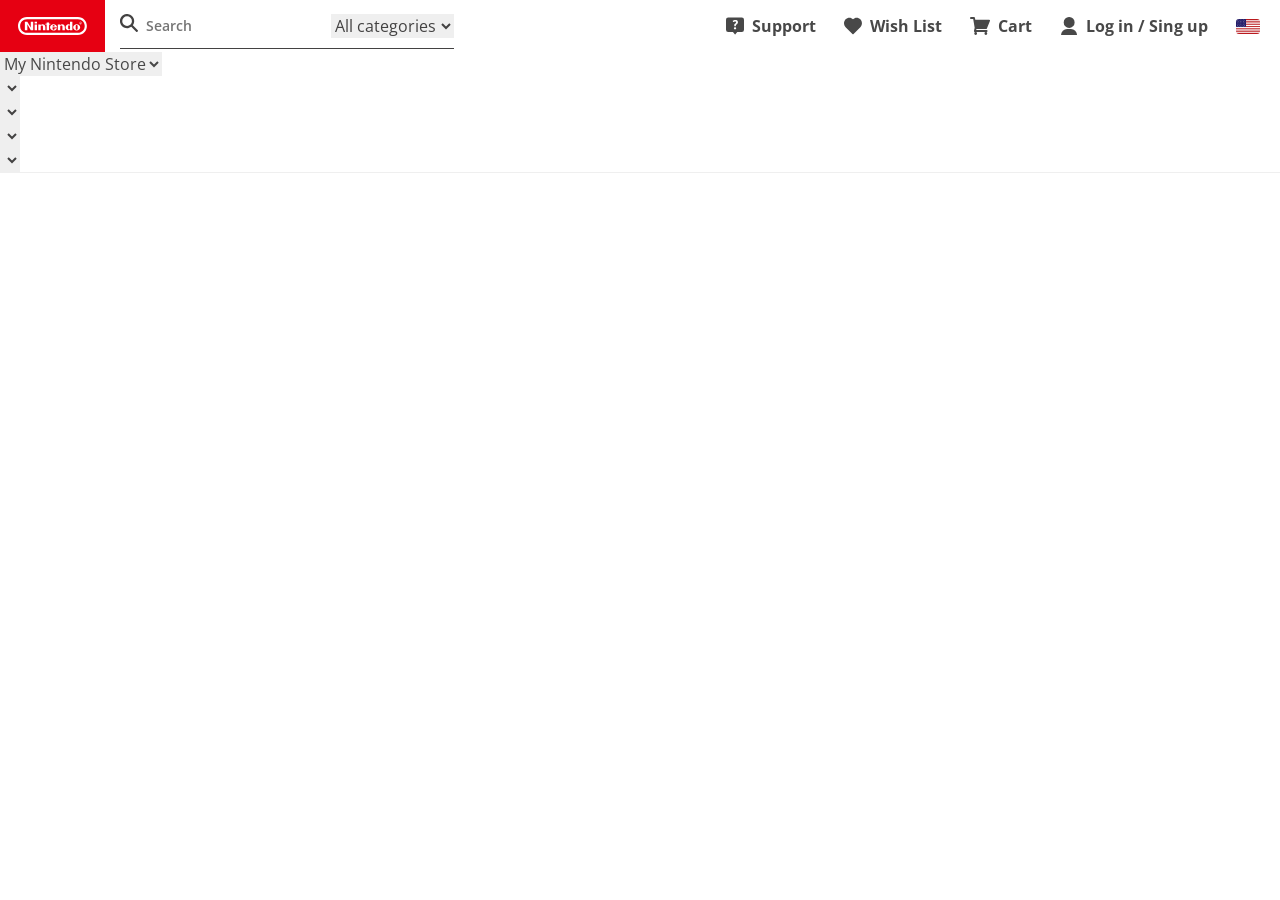
==== Nintendo - Game Info Page/index.html @ aa65e142 "." ====
<!DOCTYPE html>
<html lang="pt-br">

<head>
    <meta charset="UTF-8">
    <meta name="viewport" content="width=device-width, initial-scale=1.0">
    <title>Nintendo Page</title>
    <link rel="stylesheet" href="style.css">
</head>

<body>
    <header>
        <div class="left-side">
            <div class="logo-nintendo"><img src="src/icons/nintendo-logo.svg" alt=""></div>
            <div class="search-camp">
                <form>
                    <label for="search-wrapper"><svg data-name="Magnifying glass" xmlns="http://www.w3.org/2000/svg"
                            viewBox="0 0 32 32" class="sc-1r59ztq-1 dBwAvC" width="18" role="presentation" alt=""
                            data-testid="MagnifyingGlassIcon" size="18" color="#434242">
                            <path
                                d="M31.564 28.745l-8.73-8.73a12.66 12.66 0 1 0-2.804 2.834l8.715 8.715a1.5 1.5 0 0 0 2.114 0l.705-.705a1.5 1.5 0 0 0 0-2.114zm-18.966-7.433A8.611 8.611 0 1 1 21.21 12.7a8.62 8.62 0 0 1-8.612 8.612z"
                                fill="currentColor"></path>
                        </svg></label>
                    <input placeholder="Search" type="search" id="search-wrapper">
                    <select id="categories">
                        <option value="All caregories">All categories</option>
                        <option value="">Games</option>
                        <option value="">Hardware</option>
                        <option value="">Machandise</option>
                        <option value="">New & Events</option>
                        <option value="">Support</option>
                    </select>
                </form>
            </div>
        </div>
        <nav class="right-side">
            <ul>
                <li>
                    <a href="#" class="color" target="_blank"><svg xmlns="http://www.w3.org/2000/svg"
                            viewBox="0 0 32 32" width="18" role="presentation" alt="" data-testid="SupportIcon"
                            size="18" color="#">
                            <path
                                d="M28.126.862H3.876A3.904 3.904 0 0 0 0 4.757v17.838a3.905 3.905 0 0 0 3.875 3.896h8.375c.125 0 .125 0 .125.125l3.626 4.397a.122.122 0 0 0 .125.125c.125 0 .125 0 .25-.125L20 26.616a.122.122 0 0 1 .124-.125h8.001A3.904 3.904 0 0 0 32 22.595V4.757A3.903 3.903 0 0 0 28.126.862zM17.954 20.91a2.018 2.018 0 0 1-.438.64 2.062 2.062 0 0 1-1.446.58 2.092 2.092 0 0 1-.802-.154 1.944 1.944 0 0 1-.652-.43 1.98 1.98 0 0 1-.427-.642 2.119 2.119 0 0 1-.001-1.59 1.97 1.97 0 0 1 .43-.65 2.055 2.055 0 0 1 .643-.432 2.078 2.078 0 0 1 1.613 0 2.152 2.152 0 0 1 .64.428l.002.001a2.045 2.045 0 0 1 .438 2.25zm2.964-10.055a4.505 4.505 0 0 1-.662 1.159 5.04 5.04 0 0 1-.861.844l-.822.622a6.01 6.01 0 0 0-.626.538.766.766 0 0 0-.231.426l-.303 1.923h-2.517l-.222-2.13a1.824 1.824 0 0 1 .193-1.127 3.152 3.152 0 0 1 .648-.812 7.965 7.965 0 0 1 .838-.658 6.94 6.94 0 0 0 .782-.626 3.116 3.116 0 0 0 .574-.716 1.726 1.726 0 0 0 .208-.873 1.287 1.287 0 0 0-.112-.55 1.213 1.213 0 0 0-.318-.414 1.482 1.482 0 0 0-.506-.275 2.946 2.946 0 0 0-1.628.018 3.595 3.595 0 0 0-.666.277 8.824 8.824 0 0 0-.49.294.966.966 0 0 1-1.483-.33l-.872-1.378.24-.212a8 8 0 0 1 .86-.657 6.234 6.234 0 0 1 1.023-.55 6.4 6.4 0 0 1 1.192-.37 6.63 6.63 0 0 1 3.248.15 4.301 4.301 0 0 1 1.475.826 3.736 3.736 0 0 1 .966 1.314 4.161 4.161 0 0 1 .34 1.703 4.304 4.304 0 0 1-.268 1.584z"
                                fill="currentColor" fill-rule="evenodd"></path>
                        </svg>
                        <h4>Support</h4>
                    </a>
                </li>
                <li>
                    <a class="color" href="">
                        <svg xmlns="http://www.w3.org/2000/svg" viewBox="0 0 32 32" width="18" role="presentation"
                            alt="" data-testid="HeartIcon" size="18" color="#">
                            <path
                                d="M22.3 1.3c-2.3 0-4.5 1-6.3 2.8-1.7-1.8-3.9-2.8-6.3-2.8C4.4 1.3 0 5.7 0 11.2c0 2.6 1.2 5.1 3.3 7.3L15 30.2c.3.3.6.4 1 .4.3 0 .7-.1 1-.4l11.6-11.6c1.5-1.8 3.3-4.3 3.3-7.5.1-5.4-4.3-9.8-9.6-9.8z"
                                fill-rule="evenodd" clip-rule="evenodd" fill="currentColor"></path>
                        </svg>
                        <h4>Wish List</h4>
                    </a>
                </li>
                <li>
                    <a class="color" href="">
                        <svg data-name="Shopping cart" xmlns="http://www.w3.org/2000/svg" viewBox="0 0 32 32" width="20"
                            role="presentation" alt="" data-testid="ShoppingCartIcon" size="20" color="#">
                            <path fill="currentColor"
                                d="M23.12 28.073a2.248 2.248 0 1 0 2.25-2.326h-.005a2.288 2.288 0 0 0-2.245 2.326zm2.397-7.29a1.728 1.728 0 0 0 1.498-.982l4.844-11.686a1.544 1.544 0 0 0-.15-1.551 1.593 1.593 0 0 0-1.349-.673H8.44l-.55-2.895A1.494 1.494 0 0 0 6.393 1.6H1.598A1.606 1.606 0 0 0 0 3.255a1.548 1.548 0 0 0 1.598 1.654h3.496L7.49 18.973l-1.098 4.706a1.67 1.67 0 0 0 .25 1.395 1.529 1.529 0 0 0 1.198.673h18.675a1.656 1.656 0 0 0 0-3.31H9.937l.4-1.654zm-18.726 7.29a2.248 2.248 0 1 0 2.25-2.326h-.005a2.288 2.288 0 0 0-2.245 2.326z">
                            </path>
                        </svg>
                        <h4>Cart</h4>
                    </a>
                </li>
                <li>
                    <a class="color" href="#">
                        <svg xmlns="http://www.w3.org/2000/svg" viewBox="0 0 32 32" width="18" role="presentation"
                            alt="" data-testid="UserIcon" size="18" color="#">
                            <path
                                d="M16.22 19.41A9.71 9.71 0 1 1 26 9.7a9.74 9.74 0 0 1-9.8 9.71M1.84 32a10.88 10.88 0 0 1 10.94-10.74h6.57A10.88 10.88 0 0 1 30.29 32H1.84"
                                fill="currentColor"></path>
                        </svg>
                        <h4>Log in / Sing up</h4>
                    </a>
                </li>
                <img class="country-flag" src="src/images/bandeira-usa.png" alt="flag-usa">
            </ul>
        </nav>
        <nav class="options">
            <ul>
                <li>
                    <a href="#" >
                        <select class="color" name="" id="">
                            <img src="src/icons/cart-icon.svg" alt="">
                            <option value="">My Nintendo Store</option>
                        </select>
                    </a>
                </li>
                <li>
                    <a href="" class="color">
                        <select name="" id="">
                            <option value=""></option>
                        </select>
                    </a>
                </li>
                <li>
                    <a href="" class="color">
                        <select name="" id="">
                            <option value=""></option>
                        </select>
                    </a>
                </li>
                <li>
                    <a href="" class="color">
                        <select name="" id="">
                            <option value=""></option>
                        </select>
                    </a>
                </li>
                <li>
                    <a href="" class="color">
                        <select name="" id="">
                            <option value=""></option>
                        </select>
                    </a>
                </li>
            </ul>
        </nav>
    </header>
</body>

</html>
---- Nintendo - Game Info Page/style.css ----
@import url('https://fonts.googleapis.com/css2?family=Open+Sans:ital,wght@0,300..800;1,300..800&display=swap');


*{
    margin: 0;
    padding: 0;
    box-sizing: border-box;
}

:root{
    --color-primary: #e60012;
    --color-secondary: #0b2b6b;
    --color-bg: #d6f0fa;
    --color-grey: #efefef;
    --white: #fff;
    --color-grey-dark: #434242;
    --color-icon: #484848;

    font-size: 62.5%;
}

html, body, input, select{
    font: normal 1.6rem "Open Sans";
    color: #434242;
}

header{
    /* display: flex;
    justify-content: space-between;
    align-items: center; */
    display: grid;
    grid-template-areas: 
    "left right"
    "options options";
    border-bottom: 1px solid var(--color-grey);
}

.left-side{
    display: flex;
    align-items: center;
    grid-area: left;
}

.logo-nintendo{
    background-color: var(--color-primary);
    width: 10.5rem;
    height: 5.2rem;
    display: flex;
    justify-content: center;
    align-items: center;
    margin-right: 1.5rem;
}

.left-side .search-camp{
    border-bottom: 1px solid var(--color-grey-dark);
    padding: 1rem 0;
}

.left-side .search-camp form{
    display: flex;
    align-items: center;
    gap: .8rem;
}

.left-side .search-camp form input{
    border: none;
    font-size: 1.4rem;
    font-weight: 600;
}

select, option{
    border: none;
    outline: none;
}

.right-side{
    margin-left: auto;
    display: grid;
}

.right-side ul{
    display: flex;
    padding: 0 2.0rem;
    align-items: center;
    gap: 2.8rem;
    list-style: none;
}

.right-side ul li a{
    display: flex;
    align-items: center;
    gap: .8rem;
    text-decoration: none;
}
.color{
    color: var(--color-icon);
    transition: all 200ms ease-in-out 0s;
}

.color:hover{
    color: var(--color-primary);
}

.right-side ul img{
    width: 2.4rem;
    height: 1.5rem;
    border-radius: .3rem;
}

@supports (-webkit-appearance: none) and (stroke-color: transparent) {
    select {
      border: none;
      outline: none;
    }
  }
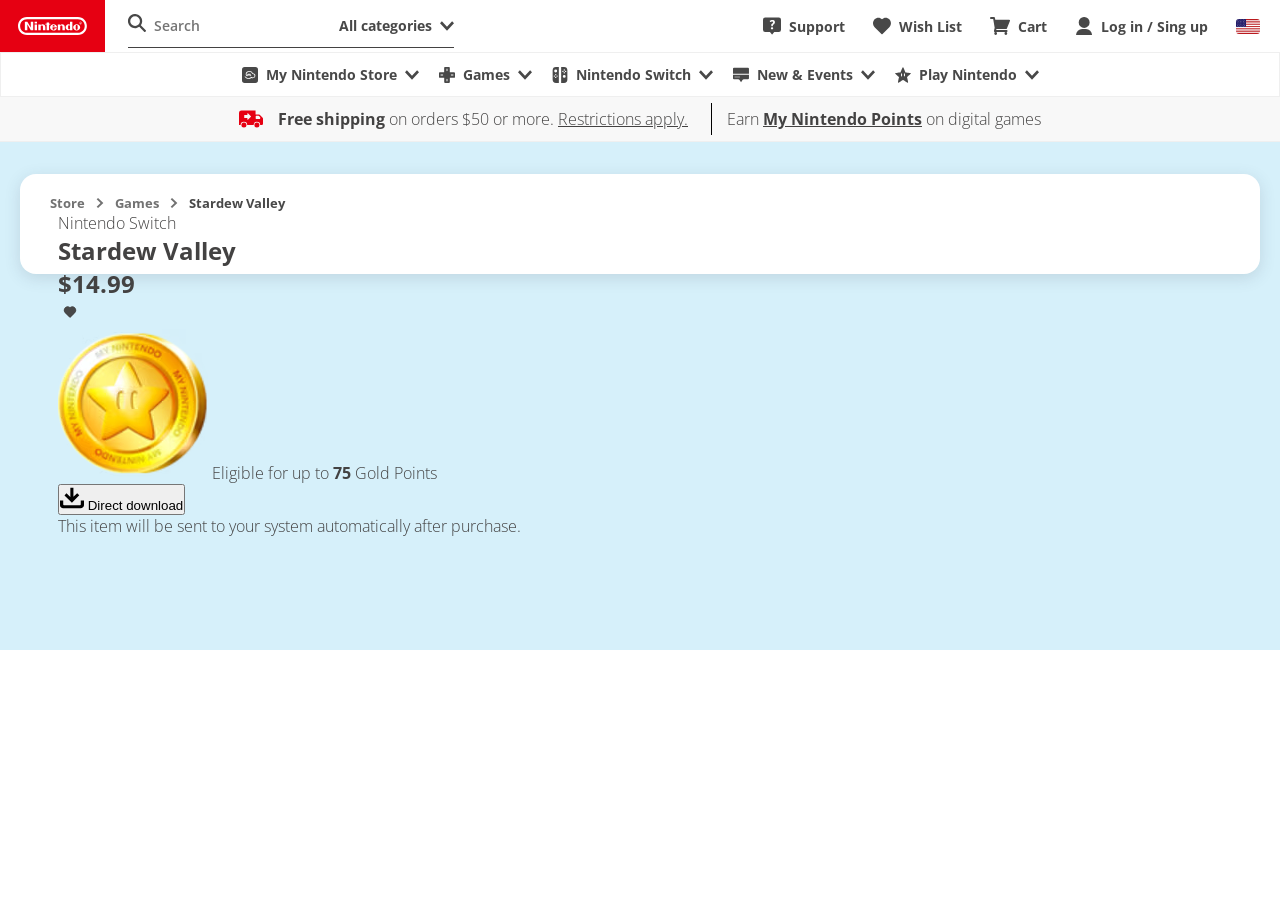
==== commit 7d96cd0f: "att" ====
--- a/Nintendo - Game Info Page/index.html
+++ b/Nintendo - Game Info Page/index.html
@@ -10,33 +10,34 @@
 
 <body>
     <header>
-        <div class="left-side">
+        <div class="left-side flex">
             <div class="logo-nintendo"><img src="src/icons/nintendo-logo.svg" alt=""></div>
             <div class="search-camp">
-                <form>
-                    <label for="search-wrapper"><svg data-name="Magnifying glass" xmlns="http://www.w3.org/2000/svg"
-                            viewBox="0 0 32 32" class="sc-1r59ztq-1 dBwAvC" width="18" role="presentation" alt=""
-                            data-testid="MagnifyingGlassIcon" size="18" color="#434242">
+                <form class="flex">
+                    <label class="color" for="search-wrapper"><svg data-name="Magnifying glass"
+                            xmlns="http://www.w3.org/2000/svg" viewBox="0 0 32 32"
+                            width="18" role="presentation" alt="" data-testid="MagnifyingGlassIcon" size="18" color="#">
                             <path
                                 d="M31.564 28.745l-8.73-8.73a12.66 12.66 0 1 0-2.804 2.834l8.715 8.715a1.5 1.5 0 0 0 2.114 0l.705-.705a1.5 1.5 0 0 0 0-2.114zm-18.966-7.433A8.611 8.611 0 1 1 21.21 12.7a8.62 8.62 0 0 1-8.612 8.612z"
                                 fill="currentColor"></path>
                         </svg></label>
                     <input placeholder="Search" type="search" id="search-wrapper">
-                    <select id="categories">
-                        <option value="All caregories">All categories</option>
-                        <option value="">Games</option>
-                        <option value="">Hardware</option>
-                        <option value="">Machandise</option>
-                        <option value="">New & Events</option>
-                        <option value="">Support</option>
-                    </select>
+                    <div class="select color flex">
+                        <h4>All categories</h4>
+                        <svg xmlns="http://www.w3.org/2000/svg" viewBox="0 0 32 32"
+                            width="14" role="presentation" alt="" data-testid="ChevronDownIcon" theme="[object Object]"
+                            size="14" color="currentColor">
+                            <path fill-rule="evenodd" clip-rule="evenodd" fill="currentColor"
+                                d="M27.7 5.3L32 9.8 16 26.7 0 9.8l4.3-4.5L16 17.7z"></path>
+                        </svg>
+                    </div>
                 </form>
             </div>
         </div>
         <nav class="right-side">
-            <ul>
-                <li>
-                    <a href="#" class="color" target="_blank"><svg xmlns="http://www.w3.org/2000/svg"
+            <ul class="flex">
+                <li>
+                    <a href="#" class="color flex" target="_blank"><svg xmlns="http://www.w3.org/2000/svg"
                             viewBox="0 0 32 32" width="18" role="presentation" alt="" data-testid="SupportIcon"
                             size="18" color="#">
                             <path
@@ -47,7 +48,7 @@
                     </a>
                 </li>
                 <li>
-                    <a class="color" href="">
+                    <a class="color flex" href="">
                         <svg xmlns="http://www.w3.org/2000/svg" viewBox="0 0 32 32" width="18" role="presentation"
                             alt="" data-testid="HeartIcon" size="18" color="#">
                             <path
@@ -58,7 +59,7 @@
                     </a>
                 </li>
                 <li>
-                    <a class="color" href="">
+                    <a class="color flex" href="">
                         <svg data-name="Shopping cart" xmlns="http://www.w3.org/2000/svg" viewBox="0 0 32 32" width="20"
                             role="presentation" alt="" data-testid="ShoppingCartIcon" size="20" color="#">
                             <path fill="currentColor"
@@ -69,7 +70,7 @@
                     </a>
                 </li>
                 <li>
-                    <a class="color" href="#">
+                    <a class="color flex" href="#">
                         <svg xmlns="http://www.w3.org/2000/svg" viewBox="0 0 32 32" width="18" role="presentation"
                             alt="" data-testid="UserIcon" size="18" color="#">
                             <path
@@ -82,47 +83,161 @@
                 <img class="country-flag" src="src/images/bandeira-usa.png" alt="flag-usa">
             </ul>
         </nav>
-        <nav class="options">
-            <ul>
-                <li>
-                    <a href="#" >
-                        <select class="color" name="" id="">
-                            <img src="src/icons/cart-icon.svg" alt="">
-                            <option value="">My Nintendo Store</option>
-                        </select>
-                    </a>
-                </li>
-                <li>
-                    <a href="" class="color">
-                        <select name="" id="">
-                            <option value=""></option>
-                        </select>
-                    </a>
-                </li>
-                <li>
-                    <a href="" class="color">
-                        <select name="" id="">
-                            <option value=""></option>
-                        </select>
-                    </a>
-                </li>
-                <li>
-                    <a href="" class="color">
-                        <select name="" id="">
-                            <option value=""></option>
-                        </select>
-                    </a>
-                </li>
-                <li>
-                    <a href="" class="color">
-                        <select name="" id="">
-                            <option value=""></option>
-                        </select>
-                    </a>
+        <nav class="options flex">
+            <li>
+                <div class="select color flex">
+                    <svg viewBox="0 0 32 32" xmlns="http://www.w3.org/2000/svg" width="16" role="presentation" alt=""
+                        data-testid="MyNintendoTileIcon" size="16" color="currentColor">
+                        <path
+                            d="M26.667 0H5.333A5.333 5.333 0 0 0 0 5.333v21.334A5.333 5.333 0 0 0 5.333 32h21.334A5.333 5.333 0 0 0 32 26.667V5.333A5.333 5.333 0 0 0 26.667 0zm-5.105 22.423a5.212 5.212 0 0 1-2.37-.602 10.482 10.482 0 0 1-13.67-1.608.803.803 0 0 1 1.228-1.036 8.866 8.866 0 0 0 11.914 1.04.803.803 0 0 1 .986-.005 3.461 3.461 0 0 0 5.41-2.888 3.495 3.495 0 0 0-3.39-3.416c-.016 0-.036 0-.063-.002a.962.962 0 0 0-.12.003.806.806 0 0 1-.778-.455 6.54 6.54 0 0 0-5.992-3.848c-2.82 0-5.738 1.802-5.738 4.819-.003.818.35 1.596.969 2.132l1.688-3.147a.803.803 0 0 1 1.423.015l.982 1.926.983-1.926a.8.8 0 0 1 .71-.438c.3 0 .574.164.716.428l2.076 3.933a.8.8 0 0 1-.03.804.802.802 0 0 1-1.391-.054l-1.353-2.564-.995 1.95a.803.803 0 0 1-1.431-.001l-1-1.96-1.384 2.58a.805.805 0 0 1-1.046.349 4.563 4.563 0 0 1-2.524-4.027C7.372 10.403 11.107 8 14.717 8a8.081 8.081 0 0 1 7.209 4.308 5.063 5.063 0 0 1-.363 10.115z"
+                            fill="currentColor" fill-rule="evenodd"></path>
+                    </svg>
+                    <h4>My Nintendo Store</h4>
+                    <svg xmlns="http://www.w3.org/2000/svg" viewBox="0 0 32 32" class="sc-190tvj8-4 jFrnnD" width="14"
+                        role="presentation" alt="" data-testid="ChevronDownIcon" theme="[object Object]" size="14"
+                        color="currentColor">
+                        <path fill-rule="evenodd" clip-rule="evenodd" fill="currentColor"
+                            d="M27.7 5.3L32 9.8 16 26.7 0 9.8l4.3-4.5L16 17.7z"></path>
+                    </svg>
+                </div>
+            </li>
+            <li>
+                <div class="select color flex">
+                    <svg xmlns="http://www.w3.org/2000/svg" viewBox="0 0 32 32" width="16" role="presentation" alt=""
+                        data-testid="DPadIcon" size="16" color="currentColor">
+                        <path
+                            d="M30.1 10.4h-8.5V1.9c0-1-.8-1.9-1.9-1.9h-7.5c-1 0-1.9.8-1.9 1.9v8.5H1.9c-1 0-1.9.8-1.9 1.9v7.5c0 1 .8 1.9 1.9 1.9h8.5v8.5c0 1 .8 1.9 1.9 1.9h7.5c1 0 1.9-.8 1.9-1.9v-8.5h8.5c1 0 1.9-.8 1.9-1.9v-7.5c-.1-1.1-.9-1.9-2-1.9zM7.5 16.9H3.8c-.5 0-.9-.4-.9-.9s.4-.9.9-.9h3.8c.5 0 .9.4.9.9s-.5.9-1 .9zm9.4 11.3c0 .5-.4.9-.9.9s-.9-.4-.9-.9v-3.8c0-.5.4-.9.9-.9s.9.4.9.9v3.8zm0-20.7c0 .5-.4.9-.9.9s-.9-.4-.9-.9V3.8c0-.5.4-.9.9-.9s.9.4.9.9v3.7zm11.3 9.4h-3.8c-.5 0-.9-.4-.9-.9s.4-.9.9-.9h3.8c.5 0 .9.4.9.9.1.5-.3.9-.9.9z"
+                            fill-rule="evenodd" clip-rule="evenodd" fill="currentColor"></path>
+                    </svg>
+                    <h4>Games</h4>
+                    <svg xmlns="http://www.w3.org/2000/svg" viewBox="0 0 32 32" class="sc-190tvj8-4 jFrnnD" width="14"
+                        role="presentation" alt="" data-testid="ChevronDownIcon" theme="[object Object]" size="14"
+                        color="currentColor">
+                        <path fill-rule="evenodd" clip-rule="evenodd" fill="currentColor"
+                            d="M27.7 5.3L32 9.8 16 26.7 0 9.8l4.3-4.5L16 17.7z"></path>
+                    </svg>
+                </div>
+            </li>
+            <li>
+                <div class="select color flex">
+                    <svg xmlns="http://www.w3.org/2000/svg" viewBox="0 0 32 32" width="16" role="presentation" alt=""
+                        data-testid="SwitchIcon" size="16" color="currentColor">
+                        <path
+                            d="M13.54 0a.18.18 0 0 1 .17.17v31.66a.15.15 0 0 1-.17.17H8.11a6.86 6.86 0 0 1-6.85-6.8V6.74A6.81 6.81 0 0 1 8.11 0h5.43zm10.4 0a6.77 6.77 0 0 1 6.8 6.74V25.2a6.82 6.82 0 0 1-6.85 6.8h-5.43a.15.15 0 0 1-.17-.17V.17c0-.11.11-.17.22-.17h5.43zM7.49 19.6a1.26 1.26 0 1 0 0 2.51 1.32 1.32 0 0 0 1.31-1.25 1.28 1.28 0 0 0-1.31-1.26zm17-3.6a2.86 2.86 0 0 0-2.85 2.86A2.86 2.86 0 1 0 24.51 16zm-14.28.86a1.26 1.26 0 1 0 0 2.51 1.35 1.35 0 0 0 1.31-1.26 1.32 1.32 0 0 0-1.29-1.25zm-5.49 0a1.26 1.26 0 1 0 0 2.51 1.36 1.36 0 0 0 1.32-1.26 1.28 1.28 0 0 0-1.3-1.25zm2.75-2.69a1.26 1.26 0 1 0 0 2.52 1.37 1.37 0 0 0 1.33-1.26 1.28 1.28 0 0 0-1.31-1.26zm17-4a1.36 1.36 0 0 0-1.31 1.26 1.32 1.32 0 1 0 1.31-1.26zm-17-5.08a2.86 2.86 0 1 0 0 5.71 2.86 2.86 0 0 0 2.85-2.86 2.82 2.82 0 0 0-2.83-2.85zm19.77 2.4a1.26 1.26 0 1 0 1.31 1.25 1.32 1.32 0 0 0-1.29-1.25zm-5.43 0a1.26 1.26 0 1 0 1.31 1.25 1.29 1.29 0 0 0-1.29-1.25zm2.68-2.75A1.36 1.36 0 0 0 23.2 6a1.32 1.32 0 1 0 1.31-1.26z"
+                            fill="currentColor" fill-rule="evenodd"></path>
+                    </svg>
+                    <h4>Nintendo Switch</h4>
+                    <svg xmlns="http://www.w3.org/2000/svg" viewBox="0 0 32 32" class="sc-190tvj8-4 jFrnnD" width="14"
+                        role="presentation" alt="" data-testid="ChevronDownIcon" theme="[object Object]" size="14"
+                        color="currentColor">
+                        <path fill-rule="evenodd" clip-rule="evenodd" fill="currentColor"
+                            d="M27.7 5.3L32 9.8 16 26.7 0 9.8l4.3-4.5L16 17.7z"></path>
+                    </svg>
+                </div>
+            </li>
+            <li>
+                <div class="select color flex">
+                    <svg xmlns="http://www.w3.org/2000/svg" viewBox="0 0 32 32" width="16" role="presentation" alt=""
+                        data-testid="NewsIcon" size="16" color="currentColor">
+                        <path fill="currentColor"
+                            d="M31.92 3.62a1.945 1.945 0 0 0-1.953-1.932H1.874A1.945 1.945 0 0 0-.08 3.62v10.068h32zm-32 11.692v7.201a2.027 2.027 0 0 0 1.954 1.998h8.711a2.777 2.777 0 0 1 2.178 1.073q2.97 4.736 3.315 4.728.344-.009 3.315-4.837a2.677 2.677 0 0 1 2.177-.964h8.398a2.027 2.027 0 0 0 1.953-1.998v-7.201zm14 5.15c0 .056-.07.1-.155.1H3.077c-.086 0-.156-.044-.156-.1v-1.051c0-.055.07-.1.156-.1h10.688c.086 0 .156.045.156.1z">
+                        </path>
+                    </svg>
+                    <h4>New & Events</h4>
+                    <svg xmlns="http://www.w3.org/2000/svg" viewBox="0 0 32 32" class="sc-190tvj8-4 jFrnnD" width="14"
+                        role="presentation" alt="" data-testid="ChevronDownIcon" theme="[object Object]" size="14"
+                        color="currentColor">
+                        <path fill-rule="evenodd" clip-rule="evenodd" fill="currentColor"
+                            d="M27.7 5.3L32 9.8 16 26.7 0 9.8l4.3-4.5L16 17.7z"></path>
+                    </svg>
+                </div>
+            </li>
+            <li>
+                <div class="select color flex">
+                    <svg xmlns="http://www.w3.org/2000/svg" viewBox="0 0 32 32" width="16" role="presentation" alt=""
+                        data-testid="StarPlayNintendoIcon" size="16" color="currentColor">
+                        <path
+                            d="M18.9 19.1c-.9 0-1-1.5-1-3.4s0-3.5 1-3.4c.9.1 1.1 1.4 1.1 3.3-.1 2-.2 3.5-1.1 3.5m-5.8 0c-.9 0-1-1.6-1-3.4 0-1.9.2-3.2 1.1-3.3 1-.1 1 1.5 1 3.4-.1 1.8-.2 3.3-1.1 3.3M32 12.4c-.1-.3-1.4-.6-5.6-1.1-2.6-.3-5.1-.5-5.2-.5-.2 0-.4-.2-.5-.4-.6-1.6-1.3-3.3-2-4.8C17.1 1.8 16.4.7 15.9.7c-.4 0-1 1.1-2.8 5-1.1 2.4-2 4.8-2 4.8-.1.2-.3.4-.5.4 0 0-2.5.1-5.1.4-4.1.4-5.4.7-5.5 1-.1.4.8 1.3 3.9 4.2 1.9 1.8 3.9 3.4 3.9 3.4.2.1.2.3.2.4v.1s-.6 2.5-1.2 5.1c-.6 3-1.1 5.4-.7 5.7.4.4 1.8-.5 5.2-2.4 2.3-1.3 4.4-2.7 4.5-2.7.2-.1.4-.1.6 0 0 0 2.2 1.4 4.4 2.7 3.4 2 4.7 2.7 5.2 2.4.4-.3 0-2.1-.7-5.7-.5-2.6-1.2-5.1-1.2-5.1v-.1c0-.2.1-.3.2-.4 0 0 1.9-1.6 3.9-3.3 3-2.9 3.9-3.9 3.8-4.2"
+                            fill-rule="evenodd" clip-rule="evenodd" fill="currentColor"></path>
+                    </svg>
+                    <h4>Play Nintendo</h4>
+                    <svg xmlns="http://www.w3.org/2000/svg" viewBox="0 0 32 32" class="sc-190tvj8-4 jFrnnD" width="14"
+                        role="presentation" alt="" data-testid="ChevronDownIcon" theme="[object Object]" size="14"
+                        color="currentColor">
+                        <path fill-rule="evenodd" clip-rule="evenodd" fill="currentColor"
+                            d="M27.7 5.3L32 9.8 16 26.7 0 9.8l4.3-4.5L16 17.7z"></path>
+                    </svg>
+                </div>
+            </li>
+        </nav>
+        <div class="more-information flex">
+            <ul class="flex">
+                <li class="flex">
+                    <svg data-name="Layer 2 copy" xmlns="http://www.w3.org/2000/svg" viewBox="0 0 32 32"
+                        class="sc-1nqegqx-3 iBkQTZ" width="24" role="presentation" alt=""
+                        data-testid="ShippingTruckArrowIcon" color="#e60012" size="24">
+                        <path
+                            d="M6.57 27.352a3.373 3.373 0 1 1 3.372-3.372 3.376 3.376 0 0 1-3.373 3.372zm17.288 0a3.373 3.373 0 1 1 3.372-3.372 3.376 3.376 0 0 1-3.372 3.372z"
+                            fill="currentColor"></path>
+                        <path
+                            d="M31.519 14.29l-3.889-3.888a1.643 1.643 0 0 0-1.161-.481h-4.4V4.648H3.436A3.327 3.327 0 0 0 0 7.831V23.98h2.196a4.373 4.373 0 0 1 8.746 0h8.535a4.373 4.373 0 0 1 8.746 0h2.134A1.643 1.643 0 0 0 32 22.336v-6.884a1.643 1.643 0 0 0-.481-1.162zM15.87 12.94l-3.946 3.946a.44.44 0 0 1-.311.13.445.445 0 0 1-.169-.034.44.44 0 0 1-.271-.407v-1.918H7.412a.44.44 0 0 1-.44-.44V11.04a.44.44 0 0 1 .44-.44h3.762V8.683a.44.44 0 0 1 .751-.311l3.946 3.946a.44.44 0 0 1 0 .622zm12.422 2.26a.66.66 0 0 1-.66.66h-4.718a.66.66 0 0 1-.66-.66v-2.834a.66.66 0 0 1 .66-.66h3.156a.66.66 0 0 1 .467.193l1.561 1.562a.66.66 0 0 1 .194.466z"
+                            fill="currentColor"></path>
+                    </svg>
+                    <p>
+                        <b>Free shipping</b> on orders $50 or more. <a href="#">Restrictions apply.</a>
+                    </p>
+                </li>
+                <li>
+                    <p>
+                        Earn <a href=""><b>My Nintendo Points</b></a> on digital games
+                    </p>
                 </li>
             </ul>
-        </nav>
+        </div>
     </header>
+    <main>
+        <section class="card-game">
+            <div class="origin">
+                <ul class="flex">
+                    <li>Store</li>
+                    <svg xmlns="http://www.w3.org/2000/svg" viewBox="0 0 32 32" width="10" role="presentation" alt=""
+                        data-testid="ChevronRightIcon" size="10" color="currentColor">
+                        <path fill-rule="evenodd" clip-rule="evenodd" fill="currentColor"
+                            d="M5.3 4.3L9.8 0l16.9 16L9.8 32l-4.5-4.3L17.7 16z"></path>
+                    </svg>
+                    <li>Games</li>
+                    <svg xmlns="http://www.w3.org/2000/svg" viewBox="0 0 32 32" width="10" role="presentation" alt=""
+                        data-testid="ChevronRightIcon" size="10" color="currentColor">
+                        <path fill-rule="evenodd" clip-rule="evenodd" fill="currentColor"
+                            d="M5.3 4.3L9.8 0l16.9 16L9.8 32l-4.5-4.3L17.7 16z"></path>
+                    </svg>
+                    <li><span>Stardew Valley</span></li>
+                </ul>
+            </div>
+            <div class="info-game flex">
+                <div class="images-game flex">
+
+                </div>
+                <div class="data-game">
+                    <p>Nintendo Switch</p>
+                    <h1>Stardew Valley</h1>
+                    <div class="value-game">
+                        <h2>$14.99</h2>
+                        <svg viewBox="0 0 54 54" fill="currentColor" stroke="currentColor" width="24" role="presentation" alt="" data-testid="heartspark"size="24px"><g class="color"><path class="heart heart-outline" d="M27 38.9c-.4 0-.6-.1-.8-.4L16.7 29c-1.8-1.8-2.7-3.8-2.7-6 0-4.4 3.5-8 7.9-8 1.9 0 3.7.8 5.1 2.3 1.4-1.4 3.2-2.3 5.1-2.3 4.4 0 7.9 3.6 7.9 8 0 2.6-1.5 4.6-2.7 6.1l-9.5 9.4c-.2.3-.6.4-.8.4zm-5.1-21.4c-3.1 0-5.6 2.5-5.6 5.6 0 1.9 1.1 3.3 2 4.3l8.6 8.7 8.5-8.6c1.4-1.5 2.1-3 2.1-4.4 0-3.1-2.5-5.6-5.6-5.6-1.5 0-3 1-4.1 2.5-.5.6-1.4.6-1.9 0-1-1.6-2.4-2.5-4-2.5z"></path><path class="heart heart-filled" d="M32.1 15.1c-1.9 0-3.7.8-5.1 2.3-1.4-1.4-3.2-2.3-5.1-2.3-4.4 0-7.9 3.6-7.9 8 0 2.1.9 4.2 2.7 6l9.5 9.5c.2.2.5.4.8.4.2 0 .6-.1.8-.4l9.5-9.4c1.2-1.4 2.7-3.5 2.7-6.1 0-4.4-3.5-8-7.9-8z"></path></g></svg>
+                        <p>
+                            <img src="src/images/coin.png" alt="">
+                            Eligible for up to <b>75</b> Gold Points
+                        </p>
+                        <button type="button">
+                            <svg xmlns="http://www.w3.org/2000/svg" viewBox="0 0 32 32" width="24" role="presentation" alt="" data-testid="DownloadIcon" color="currentColor" size="24"><path d="M4.3 19.4v5.3c0 .5.5.9 1 .9h21.4c.5 0 1-.5 1-.9v-5.3H32v6.3c-.2 2.2-2.1 4-4.4 4H4.2c-2.3 0-4.2-1.8-4.2-4v-6.3h4.3zM17.9 2.2v12.2l5-4.8 2.8 2.8-9.8 9.9L6 12.5l2.6-2.8 5.2 4.8V2.2h4.1z" fill-rule="evenodd" clip-rule="evenodd" fill="currentColor"></path></svg>
+                            Direct download
+                        </button>
+                        <p>This item will be sent to your system automatically after purchase.</p>
+                    </div>
+                </div>
+            </div>
+        </section>
+    </main>
 </body>
 
 </html>
--- a/Nintendo - Game Info Page/style.css
+++ b/Nintendo - Game Info Page/style.css
@@ -11,33 +11,56 @@
     --color-primary: #e60012;
     --color-secondary: #0b2b6b;
     --color-bg: #d6f0fa;
+    --color-br-2: #f8f8f8;
     --color-grey: #efefef;
     --white: #fff;
+    --color-gray-light: #727272;
     --color-grey-dark: #434242;
     --color-icon: #484848;
 
+
+    --display: display:flex;
     font-size: 62.5%;
 }
 
-html, body, input, select{
-    font: normal 1.6rem "Open Sans";
+html, body, input, select, a{
+    font: 300 1.6rem "Open Sans";
     color: #434242;
 }
 
+body::before{
+    content: '';
+    width: 100%;
+    height: 650px;
+    background-color: var(--color-bg);
+
+    position: absolute;
+    top: 0;
+    left: 0;
+    z-index: -1;
+}
+
 header{
-    /* display: flex;
-    justify-content: space-between;
-    align-items: center; */
     display: grid;
     grid-template-areas: 
     "left right"
-    "options options";
+    "options options"
+    "more more";
     border-bottom: 1px solid var(--color-grey);
+    background-color: var(--white);
+}
+
+h4{
+    font-size: 1.4rem;
+}
+
+.flex{
+    display: flex;
+    align-items: center;
+    gap: .8rem;
 }
 
 .left-side{
-    display: flex;
-    align-items: center;
     grid-area: left;
 }
 
@@ -56,21 +79,10 @@
     padding: 1rem 0;
 }
 
-.left-side .search-camp form{
-    display: flex;
-    align-items: center;
-    gap: .8rem;
-}
-
 .left-side .search-camp form input{
     border: none;
     font-size: 1.4rem;
     font-weight: 600;
-}
-
-select, option{
-    border: none;
-    outline: none;
 }
 
 .right-side{
@@ -79,18 +91,15 @@
 }
 
 .right-side ul{
-    display: flex;
     padding: 0 2.0rem;
-    align-items: center;
     gap: 2.8rem;
     list-style: none;
 }
 
-.right-side ul li a{
-    display: flex;
-    align-items: center;
-    gap: .8rem;
+.right-side ul li a, .select, .options, .more-information{
+    justify-content: center;
     text-decoration: none;
+    list-style: none;
 }
 .color{
     color: var(--color-icon);
@@ -99,6 +108,7 @@
 
 .color:hover{
     color: var(--color-primary);
+    cursor: pointer;
 }
 
 .right-side ul img{
@@ -107,9 +117,53 @@
     border-radius: .3rem;
 }
 
-@supports (-webkit-appearance: none) and (stroke-color: transparent) {
-    select {
-      border: none;
-      outline: none;
-    }
-  }+.options{
+    grid-area: options;
+    width: 100%;
+    padding: 1.2rem;
+    gap: 2rem;
+    border: 1px solid var(--color-grey);
+}
+
+.more-information{
+   grid-area: more;
+   background-color: var(--color-br-2);
+}
+
+.more-information ul, .more-information ul li{
+    padding: .5rem 1.5rem;
+}
+
+.more-information ul li{
+    display: flex;
+    gap: 1.5rem;
+}
+
+.more-information ul li + li{
+    border-left: 1px solid black;
+}
+
+main .card-game{
+    max-width: 124.0rem;
+    margin: 0px auto;
+    transform: translateY(2em);
+    padding: 2rem 3rem;;
+    height: 100px;
+    background-color: var(--white);
+    border-radius: 1.6rem;
+    box-shadow: rgba(60, 64, 89, 0.15) 0px 4px 16px 0px;
+}
+
+.origin ul{
+    font-size: 1.3rem;
+    font-weight: 700;
+    list-style: none;
+    gap: 1rem;
+    color: var(--color-gray-light);
+    cursor: pointer;
+}
+
+.origin ul li span{
+    color: var(--color-icon);
+    cursor: auto;
+}
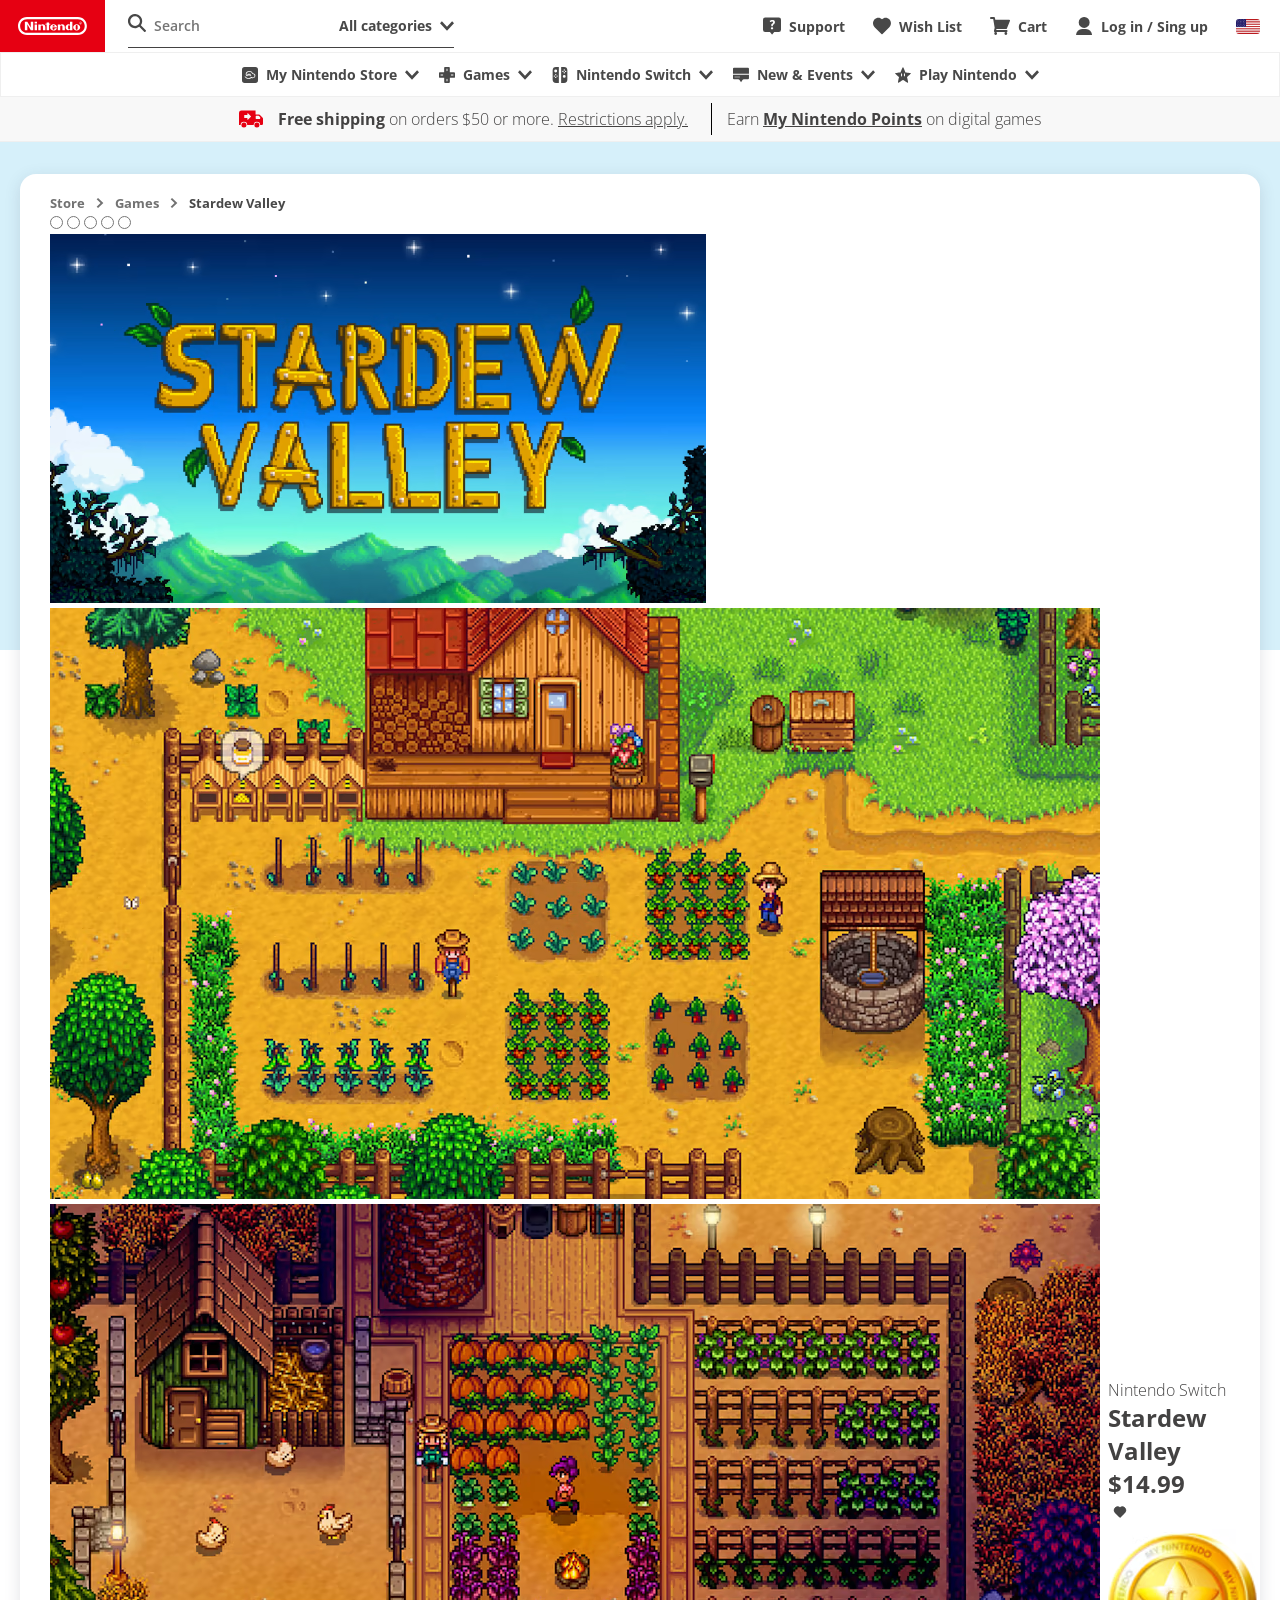
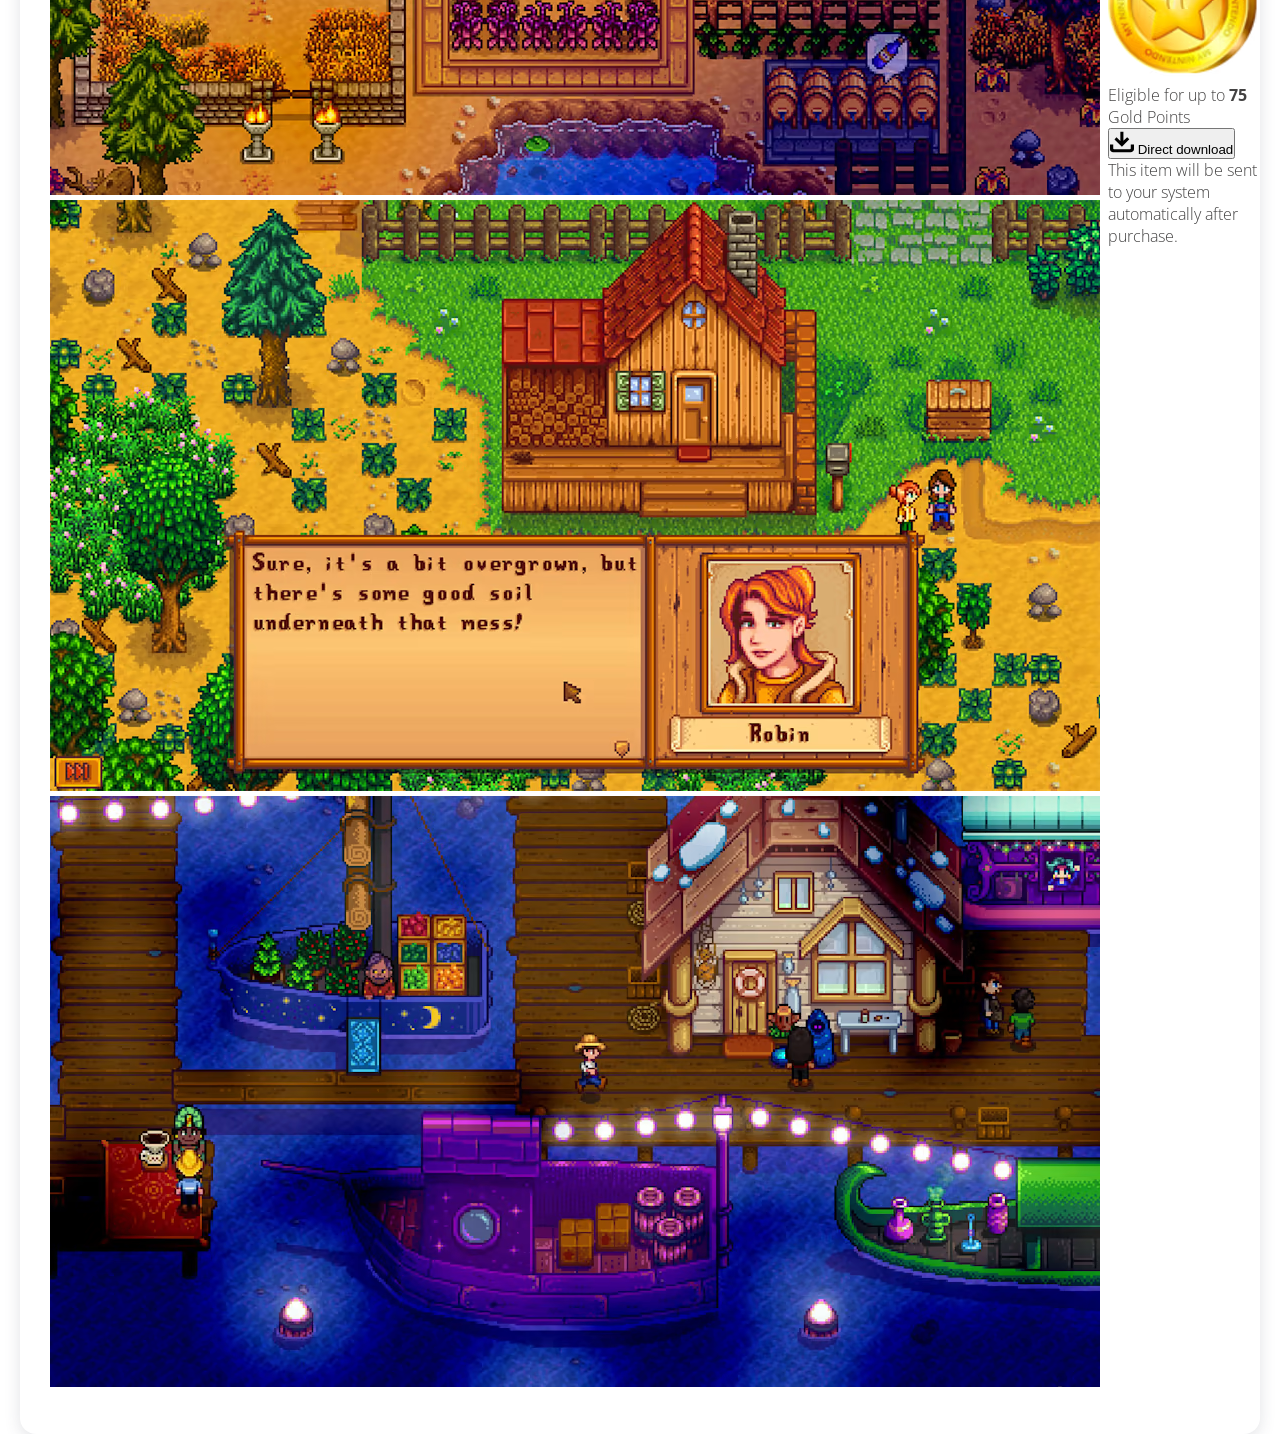
==== commit b8f6148f: "." ====
--- a/Nintendo - Game Info Page/index.html
+++ b/Nintendo - Game Info Page/index.html
@@ -15,8 +15,8 @@
             <div class="search-camp">
                 <form class="flex">
                     <label class="color" for="search-wrapper"><svg data-name="Magnifying glass"
-                            xmlns="http://www.w3.org/2000/svg" viewBox="0 0 32 32"
-                            width="18" role="presentation" alt="" data-testid="MagnifyingGlassIcon" size="18" color="#">
+                            xmlns="http://www.w3.org/2000/svg" viewBox="0 0 32 32" width="18" role="presentation" alt=""
+                            data-testid="MagnifyingGlassIcon" size="18" color="#">
                             <path
                                 d="M31.564 28.745l-8.73-8.73a12.66 12.66 0 1 0-2.804 2.834l8.715 8.715a1.5 1.5 0 0 0 2.114 0l.705-.705a1.5 1.5 0 0 0 0-2.114zm-18.966-7.433A8.611 8.611 0 1 1 21.21 12.7a8.62 8.62 0 0 1-8.612 8.612z"
                                 fill="currentColor"></path>
@@ -24,9 +24,8 @@
                     <input placeholder="Search" type="search" id="search-wrapper">
                     <div class="select color flex">
                         <h4>All categories</h4>
-                        <svg xmlns="http://www.w3.org/2000/svg" viewBox="0 0 32 32"
-                            width="14" role="presentation" alt="" data-testid="ChevronDownIcon" theme="[object Object]"
-                            size="14" color="currentColor">
+                        <svg xmlns="http://www.w3.org/2000/svg" viewBox="0 0 32 32" width="14" role="presentation"
+                            alt="" data-testid="ChevronDownIcon" theme="[object Object]" size="14" color="currentColor">
                             <path fill-rule="evenodd" clip-rule="evenodd" fill="currentColor"
                                 d="M27.7 5.3L32 9.8 16 26.7 0 9.8l4.3-4.5L16 17.7z"></path>
                         </svg>
@@ -215,7 +214,45 @@
                 </ul>
             </div>
             <div class="info-game flex">
-                <div class="images-game flex">
+                <div class="slider-game">
+                    <div class="slides">
+                        <!-- Radio buttons-->
+                        <input type="radio" name="radio-btn" id="radio1">
+                        <input type="radio" name="radio-btn" id="radio2">
+                        <input type="radio" name="radio-btn" id="radio3">
+                        <input type="radio" name="radio-btn" id="radio4">
+                        <input type="radio" name="radio-btn" id="radio5">
+
+                        <!-- Slide images -->
+                        <div class="slide first">
+                            <img src="src/images/imgs-slides/image 1.png" alt="">
+                        </div>
+                        <div class="slide">
+                            <img src="src/images/imgs-slides/image 2.png" alt="">
+                        </div>
+                        <div class="slide">
+                            <img src="src/images/imgs-slides/image 3.png" alt="">
+                        </div>
+                        <div class="slide">
+                            <img src="src/images/imgs-slides/image 4.png" alt="">
+                        </div>
+                        <div class="slide">
+                            <img src="src/images/imgs-slides/image 5.png" alt="">
+                        </div>
+
+                        <!-- Navigation auto -->
+                        <!-- Navigation auto -->
+                        <div class="navigation-auto">
+                            <div class="auto-btn1"></div>
+                            <div class="auto-btn2"></div>
+                            <div class="auto-btn3"></div>
+                            <div class="auto-btn4"></div>
+                        </div>
+                    </div>
+
+                    <div class="manual-navigation">
+                        <label for=""><img class="image-manual-button" src="" alt=""></label>
+                    </div>
 
                 </div>
                 <div class="data-game">
@@ -223,13 +260,28 @@
                     <h1>Stardew Valley</h1>
                     <div class="value-game">
                         <h2>$14.99</h2>
-                        <svg viewBox="0 0 54 54" fill="currentColor" stroke="currentColor" width="24" role="presentation" alt="" data-testid="heartspark"size="24px"><g class="color"><path class="heart heart-outline" d="M27 38.9c-.4 0-.6-.1-.8-.4L16.7 29c-1.8-1.8-2.7-3.8-2.7-6 0-4.4 3.5-8 7.9-8 1.9 0 3.7.8 5.1 2.3 1.4-1.4 3.2-2.3 5.1-2.3 4.4 0 7.9 3.6 7.9 8 0 2.6-1.5 4.6-2.7 6.1l-9.5 9.4c-.2.3-.6.4-.8.4zm-5.1-21.4c-3.1 0-5.6 2.5-5.6 5.6 0 1.9 1.1 3.3 2 4.3l8.6 8.7 8.5-8.6c1.4-1.5 2.1-3 2.1-4.4 0-3.1-2.5-5.6-5.6-5.6-1.5 0-3 1-4.1 2.5-.5.6-1.4.6-1.9 0-1-1.6-2.4-2.5-4-2.5z"></path><path class="heart heart-filled" d="M32.1 15.1c-1.9 0-3.7.8-5.1 2.3-1.4-1.4-3.2-2.3-5.1-2.3-4.4 0-7.9 3.6-7.9 8 0 2.1.9 4.2 2.7 6l9.5 9.5c.2.2.5.4.8.4.2 0 .6-.1.8-.4l9.5-9.4c1.2-1.4 2.7-3.5 2.7-6.1 0-4.4-3.5-8-7.9-8z"></path></g></svg>
+                        <svg viewBox="0 0 54 54" fill="currentColor" stroke="currentColor" width="24"
+                            role="presentation" alt="" data-testid="heartspark" size="24px">
+                            <g class="color">
+                                <path class="heart heart-outline"
+                                    d="M27 38.9c-.4 0-.6-.1-.8-.4L16.7 29c-1.8-1.8-2.7-3.8-2.7-6 0-4.4 3.5-8 7.9-8 1.9 0 3.7.8 5.1 2.3 1.4-1.4 3.2-2.3 5.1-2.3 4.4 0 7.9 3.6 7.9 8 0 2.6-1.5 4.6-2.7 6.1l-9.5 9.4c-.2.3-.6.4-.8.4zm-5.1-21.4c-3.1 0-5.6 2.5-5.6 5.6 0 1.9 1.1 3.3 2 4.3l8.6 8.7 8.5-8.6c1.4-1.5 2.1-3 2.1-4.4 0-3.1-2.5-5.6-5.6-5.6-1.5 0-3 1-4.1 2.5-.5.6-1.4.6-1.9 0-1-1.6-2.4-2.5-4-2.5z">
+                                </path>
+                                <path class="heart heart-filled"
+                                    d="M32.1 15.1c-1.9 0-3.7.8-5.1 2.3-1.4-1.4-3.2-2.3-5.1-2.3-4.4 0-7.9 3.6-7.9 8 0 2.1.9 4.2 2.7 6l9.5 9.5c.2.2.5.4.8.4.2 0 .6-.1.8-.4l9.5-9.4c1.2-1.4 2.7-3.5 2.7-6.1 0-4.4-3.5-8-7.9-8z">
+                                </path>
+                            </g>
+                        </svg>
                         <p>
                             <img src="src/images/coin.png" alt="">
                             Eligible for up to <b>75</b> Gold Points
                         </p>
                         <button type="button">
-                            <svg xmlns="http://www.w3.org/2000/svg" viewBox="0 0 32 32" width="24" role="presentation" alt="" data-testid="DownloadIcon" color="currentColor" size="24"><path d="M4.3 19.4v5.3c0 .5.5.9 1 .9h21.4c.5 0 1-.5 1-.9v-5.3H32v6.3c-.2 2.2-2.1 4-4.4 4H4.2c-2.3 0-4.2-1.8-4.2-4v-6.3h4.3zM17.9 2.2v12.2l5-4.8 2.8 2.8-9.8 9.9L6 12.5l2.6-2.8 5.2 4.8V2.2h4.1z" fill-rule="evenodd" clip-rule="evenodd" fill="currentColor"></path></svg>
+                            <svg xmlns="http://www.w3.org/2000/svg" viewBox="0 0 32 32" width="24" role="presentation"
+                                alt="" data-testid="DownloadIcon" color="currentColor" size="24">
+                                <path
+                                    d="M4.3 19.4v5.3c0 .5.5.9 1 .9h21.4c.5 0 1-.5 1-.9v-5.3H32v6.3c-.2 2.2-2.1 4-4.4 4H4.2c-2.3 0-4.2-1.8-4.2-4v-6.3h4.3zM17.9 2.2v12.2l5-4.8 2.8 2.8-9.8 9.9L6 12.5l2.6-2.8 5.2 4.8V2.2h4.1z"
+                                    fill-rule="evenodd" clip-rule="evenodd" fill="currentColor"></path>
+                            </svg>
                             Direct download
                         </button>
                         <p>This item will be sent to your system automatically after purchase.</p>
--- a/Nintendo - Game Info Page/style.css
+++ b/Nintendo - Game Info Page/style.css
@@ -148,7 +148,6 @@
     margin: 0px auto;
     transform: translateY(2em);
     padding: 2rem 3rem;;
-    height: 100px;
     background-color: var(--white);
     border-radius: 1.6rem;
     box-shadow: rgba(60, 64, 89, 0.15) 0px 4px 16px 0px;
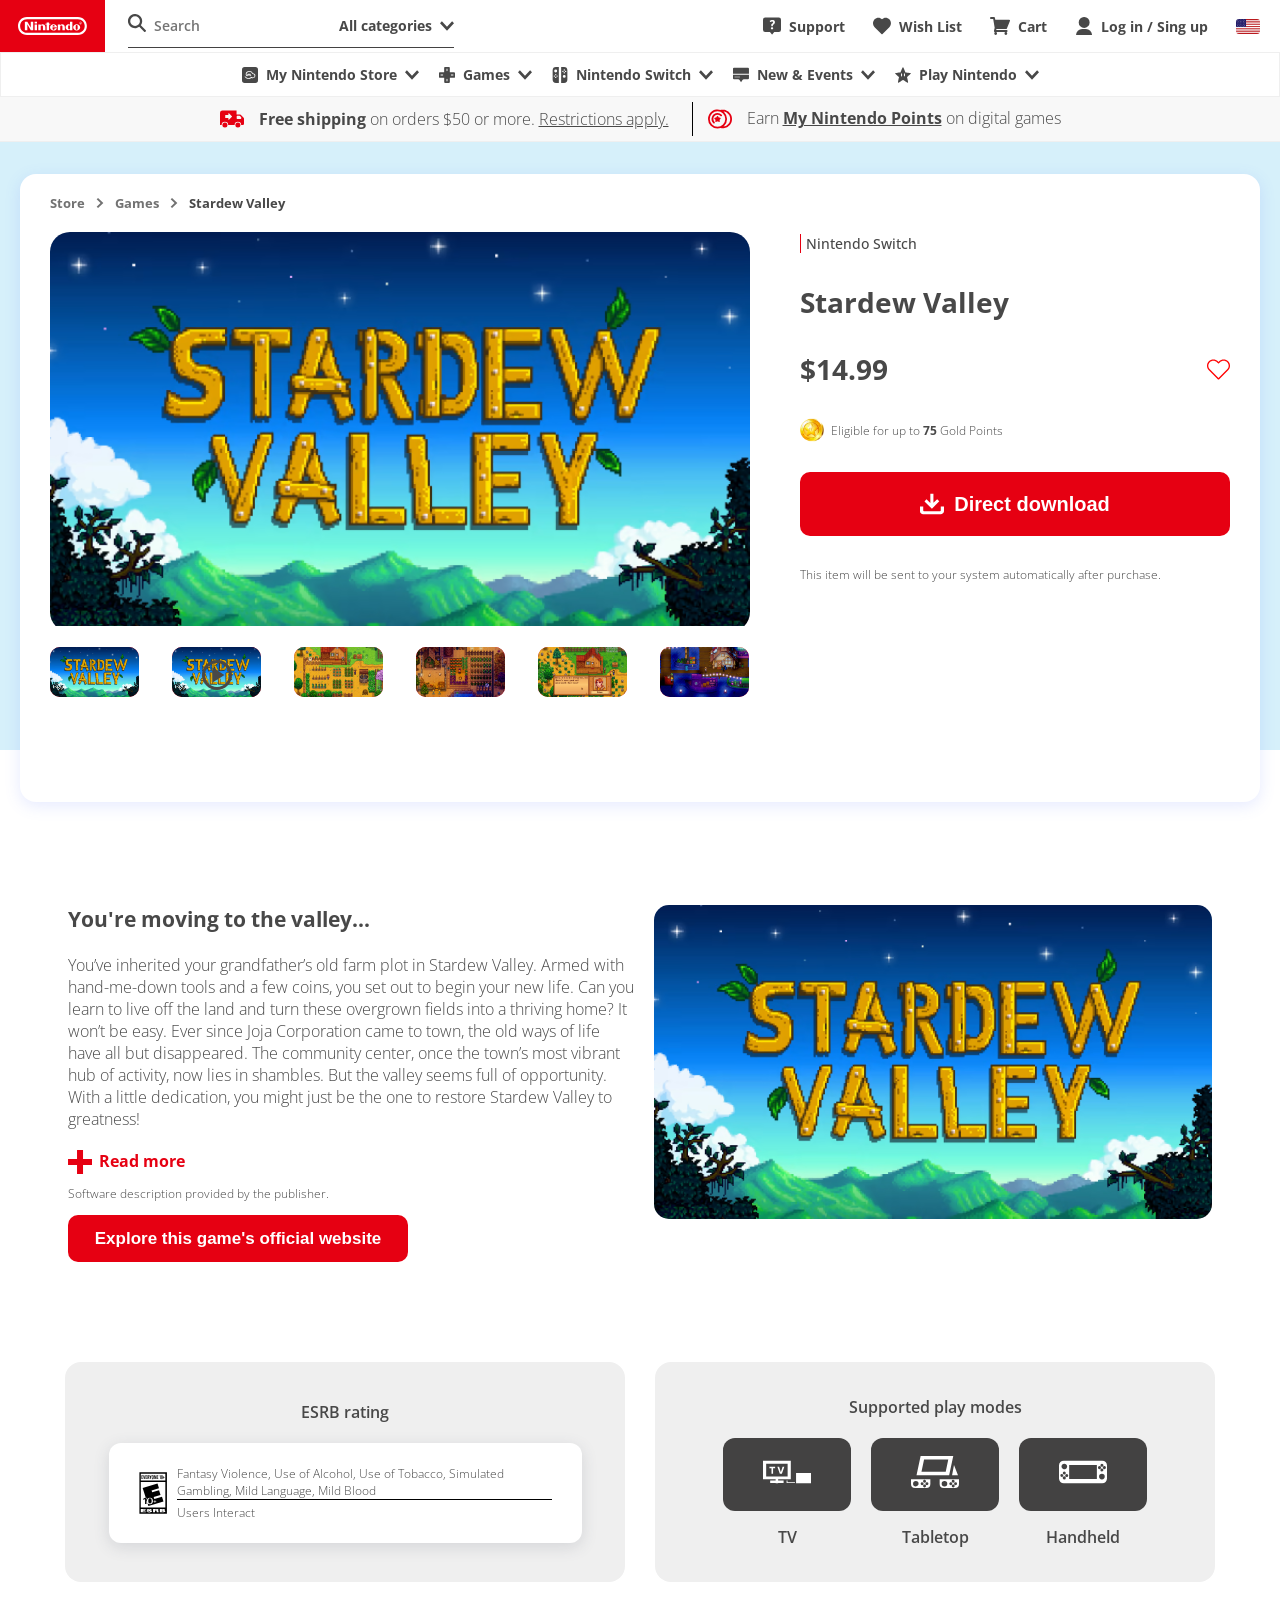
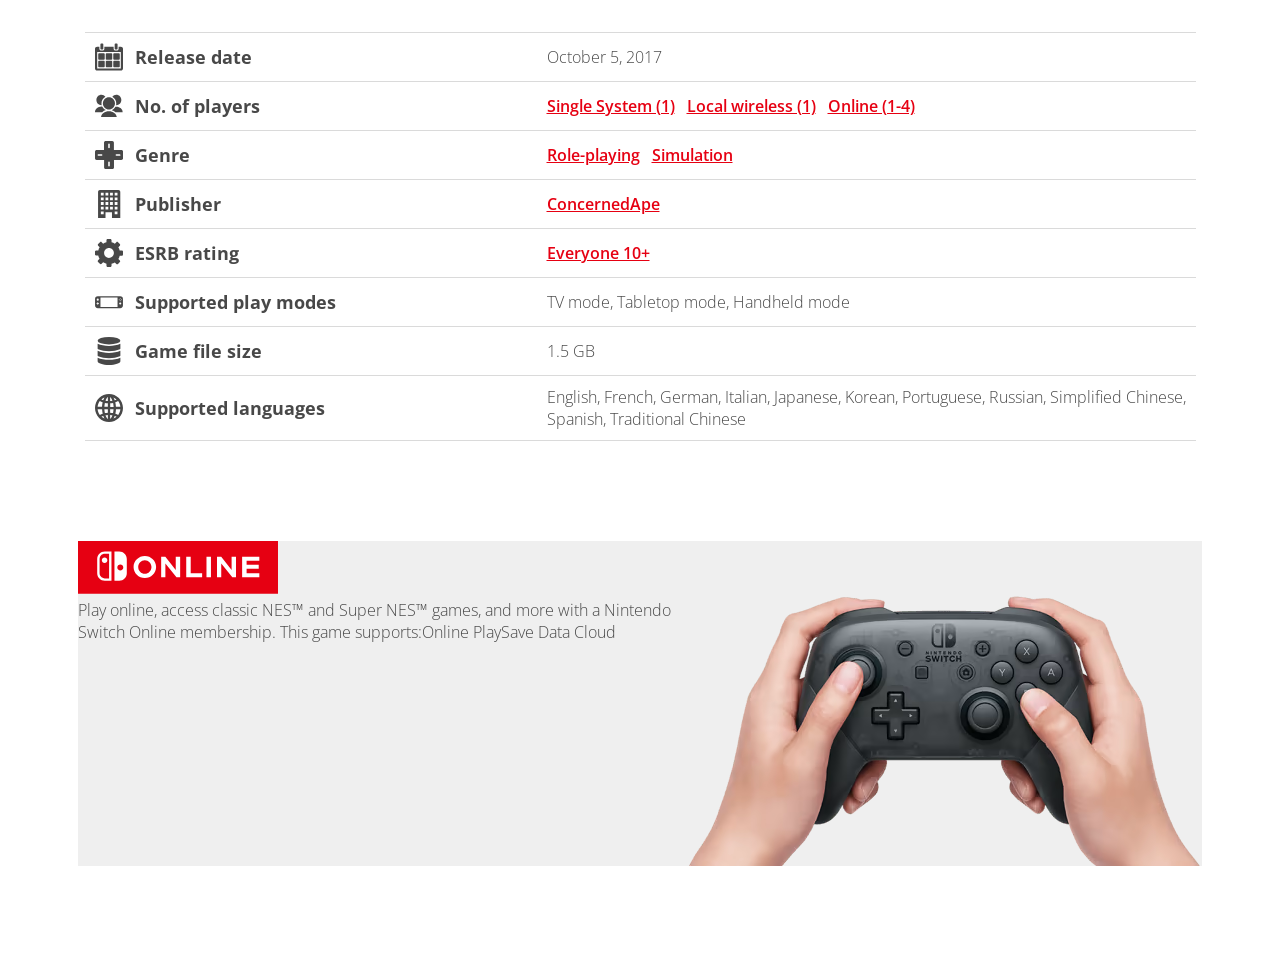
==== commit a31ed319: "." ====
--- a/Nintendo - Game Info Page/index.html
+++ b/Nintendo - Game Info Page/index.html
@@ -187,6 +187,7 @@
                     </p>
                 </li>
                 <li>
+                    <svg data-name="My Nintendo points" xmlns="http://www.w3.org/2000/svg" viewBox="0 0 32 32" class="sc-1nqegqx-4 hQTjhu" width="24" role="presentation" alt="" data-testid="MyNintendoPointsIcon" color="#e60012" size="24"><path fill="currentColor" d="M31.7 13.474a11.843 11.843 0 0 0-.734-2.336 12.781 12.781 0 0 0-1.135-2.102 13.331 13.331 0 0 0-1.501-1.835 11.276 11.276 0 0 0-1.836-1.502 12.78 12.78 0 0 0-2.102-1.134 13.589 13.589 0 0 0-2.336-.734 12.638 12.638 0 0 0-5.005 0 1 1 0 0 0-.334.133A12.652 12.652 0 0 0 0 15.977 12.703 12.703 0 0 0 12.68 28.69a12.851 12.851 0 0 0 4.07-.668 1 1 0 0 0 .334.134 12.493 12.493 0 0 0 2.503.267 12.758 12.758 0 0 0 2.503-.267 11.843 11.843 0 0 0 2.335-.734 12.78 12.78 0 0 0 2.103-1.135 13.332 13.332 0 0 0 1.835-1.501 11.275 11.275 0 0 0 1.501-1.836A12.78 12.78 0 0 0 31 20.849a13.589 13.589 0 0 0 .734-2.335A12.493 12.493 0 0 0 32 16.01a15.954 15.954 0 0 0-.3-2.536zM12.68 26.287a10.088 10.088 0 0 1-7.274-3.036 10.27 10.27 0 0 1-3.003-7.308A10.088 10.088 0 0 1 5.438 8.67 10.323 10.323 0 0 1 20.02 23.285a10.405 10.405 0 0 1-7.341 3.003zm16.717-8.275a12.07 12.07 0 0 1-.567 1.869 10.503 10.503 0 0 1-.934 1.701 8.722 8.722 0 0 1-1.235 1.469 12.52 12.52 0 0 1-1.468 1.234 10.504 10.504 0 0 1-1.702.935 7.539 7.539 0 0 1-1.869.567c-.333.067-.7.133-1.034.167.4-.3.768-.634 1.135-.968A12.8 12.8 0 0 0 21.689 7a10.593 10.593 0 0 0-1.134-1 9.569 9.569 0 0 1 1.034.166 12.07 12.07 0 0 1 1.869.568 10.503 10.503 0 0 1 1.702.934 8.723 8.723 0 0 1 1.468 1.235 12.52 12.52 0 0 1 1.234 1.468 10.504 10.504 0 0 1 .935 1.702 7.539 7.539 0 0 1 .567 1.868 10.27 10.27 0 0 1 .2 2.036 8.392 8.392 0 0 1-.167 2.035z"></path><path fill="currentColor" d="M15.082 14.141a6.515 6.515 0 0 0-.767-.066c-.067-.2-.2-.434-.3-.701-.468-1.035-.768-1.502-1.335-1.502s-.868.467-1.335 1.502c-.1.233-.233.5-.3.7-.2.034-.467.034-.734.067-1.135.134-1.669.267-1.836.768a.735.735 0 0 0-.033.267c0 .4.234.734 1.068 1.468a6.793 6.793 0 0 0 .567.5c-.067.2-.1.468-.167.735a7.634 7.634 0 0 0-.167 1.2.949.949 0 0 0 .334.802.797.797 0 0 0 .467.166 3.271 3.271 0 0 0 1.502-.6c.233-.134.467-.267.667-.4.2.1.4.266.668.4.967.567 1.501.734 1.935.467a.922.922 0 0 0 .4-.834 8.175 8.175 0 0 0-.166-1.201c-.067-.267-.134-.534-.167-.768a6.795 6.795 0 0 0 .567-.5c.8-.735 1.068-1.068 1.068-1.469a.735.735 0 0 0-.034-.267c-.233-.433-.767-.6-1.902-.734z"></path><path fill="currentColor" d="M12.713 8.035a7.928 7.928 0 0 0-5.606 13.547 1.18 1.18 0 1 0 1.669-1.668 5.612 5.612 0 0 1-1.635-3.937 5.473 5.473 0 0 1 1.635-3.938 5.553 5.553 0 0 1 3.937-1.635 5.473 5.473 0 0 1 3.938 1.635 1.18 1.18 0 1 0 1.668-1.668 7.906 7.906 0 0 0-5.606-2.336z"></path></svg>
                     <p>
                         Earn <a href=""><b>My Nintendo Points</b></a> on digital games
                     </p>
@@ -216,18 +217,44 @@
             <div class="info-game flex">
                 <div class="slider-game">
                     <div class="slides">
+                        <!-- Buttons -->
+                        <div class="buttonsInteraction">
+                            <button class="previous">
+                                <svg xmlns="http://www.w3.org/2000/svg" viewBox="0 0 32 32" class="sc-1fakp5g-12 hSuwCu"
+                                    width="32" role="presentation" alt="" data-testid="ChevronLeftIcon" size="32"
+                                    color="currentColor">
+                                    <path fill-rule="evenodd" clip-rule="evenodd" fill="currentColor"
+                                        d="M14.3 16l12.4 11.7-4.5 4.3L5.3 16 22.2 0l4.5 4.3z"></path>
+                                </svg>
+                            </button>
+                            <button class="next">
+                                <svg xmlns="http://www.w3.org/2000/svg" viewBox="0 0 32 32" class="sc-1fakp5g-13 cWkoMn"
+                                    width="32" role="presentation" alt="" data-testid="ChevronRightIcon" size="32"
+                                    color="currentColor">
+                                    <path fill-rule="evenodd" clip-rule="evenodd" fill="currentColor"
+                                        d="M5.3 4.3L9.8 0l16.9 16L9.8 32l-4.5-4.3L17.7 16z"></path>
+                                </svg>
+                            </button>
+                        </div>
+
+
                         <!-- Radio buttons-->
                         <input type="radio" name="radio-btn" id="radio1">
                         <input type="radio" name="radio-btn" id="radio2">
                         <input type="radio" name="radio-btn" id="radio3">
                         <input type="radio" name="radio-btn" id="radio4">
                         <input type="radio" name="radio-btn" id="radio5">
+                        <input type="radio" name="radio-btn" id="radio6">
+
 
                         <!-- Slide images -->
                         <div class="slide first">
                             <img src="src/images/imgs-slides/image 1.png" alt="">
                         </div>
                         <div class="slide">
+                            <iframe width="700" height="400" src="https://www.youtube.com/embed/8A7A1X1TVNc?si=-PwywnYjulqcT4Xy&amp;controls=0" title="YouTube video player" frameborder="0" allow="accelerometer; autoplay; clipboard-write; encrypted-media; gyroscope; picture-in-picture; web-share" referrerpolicy="strict-origin-when-cross-origin" allowfullscreen></iframe>
+                        </div>
+                        <div class="slide">
                             <img src="src/images/imgs-slides/image 2.png" alt="">
                         </div>
                         <div class="slide">
@@ -240,56 +267,264 @@
                             <img src="src/images/imgs-slides/image 5.png" alt="">
                         </div>
 
-                        <!-- Navigation auto -->
                         <!-- Navigation auto -->
                         <div class="navigation-auto">
                             <div class="auto-btn1"></div>
                             <div class="auto-btn2"></div>
                             <div class="auto-btn3"></div>
                             <div class="auto-btn4"></div>
+                            <div class="auto-btn5"></div>
+                            <div class="auto-btn6"></div>
                         </div>
                     </div>
 
                     <div class="manual-navigation">
-                        <label for=""><img class="image-manual-button" src="" alt=""></label>
+                        <label for="radio1"><img class="image-manual-button" src="src/images/imgs-slides/image 1.png"
+                                alt=""></label>
+                        <label for="radio2" class="video"><img class="image-manual-button" src="src/images/imgs-slides/image 1.png" alt="">
+                                <svg class="color iconVideo" xmlns="http://www.w3.org/2000/svg" width="36" height="36" viewBox="0 0 24 24" ><path d="M12 2C6.486 2 2 6.486 2 12s4.486 10 10 10 10-4.486 10-10S17.514 2 12 2zm0 18c-4.411 0-8-3.589-8-8s3.589-8 8-8 8 3.589 8 8-3.589 8-8 8z" fill="currentColor"></path><path d="m9 17 8-5-8-5z" fill="currentColor"></path></svg>
+                            </label>
+                        <label for="radio3"><img class="image-manual-button" src="src/images/imgs-slides/image 2.png"
+                                alt=""></label>
+                        <label for="radio4"><img class="image-manual-button" src="src/images/imgs-slides/image 3.png"
+                                alt=""></label>
+                        <label for="radio5"><img class="image-manual-button" src="src/images/imgs-slides/image 4.png"
+                                alt=""></label>
+                        <label for="radio6"><img class="image-manual-button" src="src/images/imgs-slides/image 5.png"
+                                alt=""></label>
                     </div>
 
                 </div>
                 <div class="data-game">
-                    <p>Nintendo Switch</p>
+                    <span>Nintendo Switch</span>
                     <h1>Stardew Valley</h1>
                     <div class="value-game">
                         <h2>$14.99</h2>
-                        <svg viewBox="0 0 54 54" fill="currentColor" stroke="currentColor" width="24"
-                            role="presentation" alt="" data-testid="heartspark" size="24px">
-                            <g class="color">
-                                <path class="heart heart-outline"
-                                    d="M27 38.9c-.4 0-.6-.1-.8-.4L16.7 29c-1.8-1.8-2.7-3.8-2.7-6 0-4.4 3.5-8 7.9-8 1.9 0 3.7.8 5.1 2.3 1.4-1.4 3.2-2.3 5.1-2.3 4.4 0 7.9 3.6 7.9 8 0 2.6-1.5 4.6-2.7 6.1l-9.5 9.4c-.2.3-.6.4-.8.4zm-5.1-21.4c-3.1 0-5.6 2.5-5.6 5.6 0 1.9 1.1 3.3 2 4.3l8.6 8.7 8.5-8.6c1.4-1.5 2.1-3 2.1-4.4 0-3.1-2.5-5.6-5.6-5.6-1.5 0-3 1-4.1 2.5-.5.6-1.4.6-1.9 0-1-1.6-2.4-2.5-4-2.5z">
-                                </path>
-                                <path class="heart heart-filled"
-                                    d="M32.1 15.1c-1.9 0-3.7.8-5.1 2.3-1.4-1.4-3.2-2.3-5.1-2.3-4.4 0-7.9 3.6-7.9 8 0 2.1.9 4.2 2.7 6l9.5 9.5c.2.2.5.4.8.4.2 0 .6-.1.8-.4l9.5-9.4c1.2-1.4 2.7-3.5 2.7-6.1 0-4.4-3.5-8-7.9-8z">
-                                </path>
+                        <svg class="color" xmlns="http://www.w3.org/2000/svg" xmlns:xlink="http://www.w3.org/1999/xlink"
+                            fill="red" height="23px" width="23px" version="1.1" id="Capa_1"
+                            viewBox="0 0 471.701 471.701" xml:space="preserve">
+                            <g>
+                                <path
+                                    d="M433.601,67.001c-24.7-24.7-57.4-38.2-92.3-38.2s-67.7,13.6-92.4,38.3l-12.9,12.9l-13.1-13.1   c-24.7-24.7-57.6-38.4-92.5-38.4c-34.8,0-67.6,13.6-92.2,38.2c-24.7,24.7-38.3,57.5-38.2,92.4c0,34.9,13.7,67.6,38.4,92.3   l187.8,187.8c2.6,2.6,6.1,4,9.5,4c3.4,0,6.9-1.3,9.5-3.9l188.2-187.5c24.7-24.7,38.3-57.5,38.3-92.4   C471.801,124.501,458.301,91.701,433.601,67.001z M414.401,232.701l-178.7,178l-178.3-178.3c-19.6-19.6-30.4-45.6-30.4-73.3   s10.7-53.7,30.3-73.2c19.5-19.5,45.5-30.3,73.1-30.3c27.7,0,53.8,10.8,73.4,30.4l22.6,22.6c5.3,5.3,13.8,5.3,19.1,0l22.4-22.4   c19.6-19.6,45.7-30.4,73.3-30.4c27.6,0,53.6,10.8,73.2,30.3c19.6,19.6,30.3,45.6,30.3,73.3   C444.801,187.101,434.001,213.101,414.401,232.701z" />
                             </g>
                         </svg>
-                        <p>
+                        <div class="info">
                             <img src="src/images/coin.png" alt="">
-                            Eligible for up to <b>75</b> Gold Points
-                        </p>
-                        <button type="button">
+                            <p>Eligible for up to <b>75</b> Gold Points</p>
+                        </div>
+
+                        <button class="button-principal" type="button">
                             <svg xmlns="http://www.w3.org/2000/svg" viewBox="0 0 32 32" width="24" role="presentation"
                                 alt="" data-testid="DownloadIcon" color="currentColor" size="24">
                                 <path
                                     d="M4.3 19.4v5.3c0 .5.5.9 1 .9h21.4c.5 0 1-.5 1-.9v-5.3H32v6.3c-.2 2.2-2.1 4-4.4 4H4.2c-2.3 0-4.2-1.8-4.2-4v-6.3h4.3zM17.9 2.2v12.2l5-4.8 2.8 2.8-9.8 9.9L6 12.5l2.6-2.8 5.2 4.8V2.2h4.1z"
                                     fill-rule="evenodd" clip-rule="evenodd" fill="currentColor"></path>
                             </svg>
-                            Direct download
+                            <span>Direct download</span>
                         </button>
                         <p>This item will be sent to your system automatically after purchase.</p>
                     </div>
                 </div>
             </div>
         </section>
+
+        <section class="desc-game flex">
+            <div class="description">
+                <h3>You're moving to the valley...
+                </h3>
+                <p>You’ve inherited your grandfather’s old farm plot in Stardew Valley. Armed with hand-me-down tools
+                    and a few coins, you set out to begin your new life. Can you learn to live off the land and turn
+                    these overgrown fields into a thriving home? It won’t be easy. Ever since Joja Corporation came to
+                    town, the old ways of life have all but disappeared. The community center, once the town’s most
+                    vibrant hub of activity, now lies in shambles. But the valley seems full of opportunity. With a
+                    little dedication, you might just be the one to restore Stardew Valley to greatness!</p>
+
+                <button type="button" class="read-more color">
+                    <svg xmlns="http://www.w3.org/2000/svg" viewBox="0 0 32 32" width="24" role="presentation" alt=""
+                        data-testid="PlusIcon" color="currentColor" size="24">
+                        <path fill="currentColor" fill-rule="evenodd" d="M32.04 12h-12V0h-8v12h-12v8h12v12h8V20h12v-8z">
+                        </path>
+                    </svg>
+                    Read more
+                </button>
+                <span>Software description provided by the publisher.
+                </span>
+                <button class="button-principal" type="button">
+                    Explore this game's official website</button>
+
+            </div>
+            <img src="src/images/imgs-slides/image 1.png" alt="">
+        </section>
+
+        <section class="compatibility">
+            <div class="ranting flex">
+                <span class="text-compatibility">ESRB rating</span>
+                <div class="ESRB">
+                    <svg xmlns="http://www.w3.org/2000/svg" width="40" height="60" viewBox="0 0 39.68 59.53" role="img"
+                        title="Everyone 10+">
+                        <defs>
+                            <style>
+                                .cls-1 {
+                                    fill: #fff
+                                }
+                            </style>
+                        </defs>
+                        <g data-name="Layer 2">
+                            <g data-name="Layer 1">
+                                <path d="M39.69 0H0v59.53h39.69z" class="cls-1"></path>
+                                <path d="M39.11.64v58.25H.58V.64z"></path>
+                                <path
+                                    d="M2.52 2.71H36.9v9.66H2.52zM2.5 14.47h34.4v35.51H2.5zm.01 42.32v-4.71h6.9v1.1H5.28v.67h3.5v1.1h-3.5v.74h4.29v1.1zm12.93-3.34a.52.52 0 0 0-.4-.32 2.5 2.5 0 0 0-.72-.09c-.61 0-.88.1-.88.28 0 .69 4.87.26 4.87 2 0 1.09-1.64 1.63-4 1.63s-3.7-.73-3.75-1.58h2.65a.69.69 0 0 0 .46.37 2.5 2.5 0 0 0 .79.12c.69 0 1.16-.12 1.16-.35 0-.71-4.88-.22-4.88-2 0-1 1.56-1.5 3.67-1.5 2.35 0 3.43.66 3.63 1.49zm7.02.67h1.09c.86 0 1.32-.12 1.32-.45s-.47-.49-1.11-.49h-1.3zm0 1v1.64h-2.77v-4.68h4c2.82 0 3.75.43 3.75 1.34 0 .55-.44 1-1.43 1.16.9.18 1.44.29 1.44 1.24 0 .61 0 .83.29.83v.14h-2.81a1.8 1.8 0 0 1-.14-.82c0-.62-.19-.82-1.48-.82zm9.45-1.94V54h1.16c.55 0 1-.14 1-.41s-.54-.38-1.13-.38zm0 1.64v.87h1.21c.69 0 1.21-.08 1.21-.43s-.65-.44-1.53-.44zm-2.77 2v-4.74h4c1.9 0 3.42.25 3.42 1.18 0 .49-.57.84-1.1 1 .91.13 1.4.57 1.4 1.08 0 1.05-1.44 1.42-3.64 1.42z"
+                                    class="cls-1"></path>
+                                <path
+                                    d="M21.88 41.26H20.4v.81h1.48v1.44h.84v-1.44h1.48v-.81h-1.48v-1.44h-.84zm-2.36-.37c0-2.86-1.54-4.56-4.08-4.56-3.45 0-4.29 2.35-4.29 4.56 0 2.7 1.35 4.56 4.18 4.56s4.19-1.86 4.19-4.56M5.11 22.68l20.83-6.22 2.06 6.6-10.41 3.11.85 2.7L28.09 26l2.08 6.59-9.64 2.88.9 2.84 10.78-3.22 2.09 6.59L13.13 48l-8-25.32m.77 16.69a7 7 0 0 0 2.59-1.25V45h2v-8.63H8.54A6.9 6.9 0 0 1 5.9 37.7z">
+                                </path>
+                                <path
+                                    d="M13 40.81c0-2.89 1.16-3.56 2.47-3.56 1.47 0 2.3 1.11 2.3 3.64 0 1.58-.44 3.52-2.32 3.51s-2.52-1.48-2.45-3.59M3.48 10.28V4.8h2.15v.84H4.31V7h1.22v.84H4.31v1.6h1.36v.84zM5.89 4.8h.86l.61 4 .69-4h.81l-1 5.48h-1zm3.35 5.48V4.8h2.14v.84h-1.32V7h1.22v.84h-1.22v1.6h1.37v.84zm3.53 0h-.83V4.8h1.53a.77.77 0 0 1 .67.37 1.94 1.94 0 0 1 .25 1.07 2.1 2.1 0 0 1-.17.88.77.77 0 0 1-.56.46h.18a.6.6 0 0 1 .24.14.8.8 0 0 1 .2.31 1.5 1.5 0 0 1 .09.58v.87a3.5 3.5 0 0 0 0 .47 1.2 1.2 0 0 0 0 .29h-.8a1.5 1.5 0 0 1-.09-.52v-1a1.5 1.5 0 0 0-.06-.39.5.5 0 0 0-.17-.26A.53.53 0 0 0 13 8h-.21zm0-3.11h.36a.28.28 0 0 0 .2-.08.55.55 0 0 0 .14-.19 1 1 0 0 0 .06-.26 1.3 1.3 0 0 0 0-.27 1 1 0 0 0-.11-.56.36.36 0 0 0-.31-.17h-.36zm2.86 1.21-1-3.58h.9l.59 2.32.63-2.32h.84l-1.1 3.58v1.9h-.83zm3.63 1.99a1.18 1.18 0 0 1-.79-.24 1.37 1.37 0 0 1-.4-.63 4 4 0 0 1-.15-.91v-2a4 4 0 0 1 .15-.91 1.37 1.37 0 0 1 .4-.63 1.18 1.18 0 0 1 .79-.24A1.16 1.16 0 0 1 20 5a1.3 1.3 0 0 1 .4.63 3.2 3.2 0 0 1 .15.91v2a3.2 3.2 0 0 1-.15.91 1.3 1.3 0 0 1-.4.63 1.16 1.16 0 0 1-.74.29m0-.82a.37.37 0 0 0 .27-.11.75.75 0 0 0 .16-.37 3.2 3.2 0 0 0 .07-.62V6.63a3.2 3.2 0 0 0-.07-.63.75.75 0 0 0-.16-.36.34.34 0 0 0-.27-.12.35.35 0 0 0-.28.12.86.86 0 0 0-.16.36 4 4 0 0 0-.07.62v1.82a4 4 0 0 0 .07.62.85.85 0 0 0 .16.37.38.38 0 0 0 .28.12m2.01.73V4.8h1.11l1.05 3.8V4.8h.77v5.48h-1.08l-1.07-4v4zm3.63 0V4.8h2.15v.84h-1.33V7h1.22v.84h-1.22v1.6h1.37v.84zm3.86-4.61a3.4 3.4 0 0 0 .4-.37 2.3 2.3 0 0 0 .34-.48h.72v5.46h-.82v-4.2a3 3 0 0 1-.31.33l-.33.28zm3.36-.92a1.1 1.1 0 0 1 .57.14 1 1 0 0 1 .33.47 3.5 3.5 0 0 1 .16.86V8.7a4.3 4.3 0 0 1-.13.89 1.24 1.24 0 0 1-.34.56.84.84 0 0 1-.6.2.8.8 0 0 1-.6-.2 1.24 1.24 0 0 1-.34-.56 4.3 4.3 0 0 1-.13-.89V6.22a3.5 3.5 0 0 1 .16-.86.9.9 0 0 1 .33-.47 1 1 0 0 1 .59-.14m0 .8a.24.24 0 0 0-.19.08.64.64 0 0 0-.1.29v2.61a4.4 4.4 0 0 0 0 .61.64.64 0 0 0 .1.3.19.19 0 0 0 .18.08.21.21 0 0 0 .18-.08.64.64 0 0 0 .1-.3c0-.14 0-.35.05-.61V5.92a.64.64 0 0 0-.1-.29.26.26 0 0 0-.22-.08m2.27.32H35v1.49h.92v.84H35v1.5h-.61V8.2h-.93v-.84h.93z">
+                                </path>
+                            </g>
+                        </g>
+                    </svg>
+                    <div class="infos">
+                        <p>Fantasy Violence, Use of Alcohol, Use of Tobacco, Simulated Gambling, Mild Language, Mild
+                            Blood</p>
+                        <span>Users Interact</span>
+                    </div>
+                </div>
+            </div>
+            <div class="supported flex">
+                <span class="text-compatibility">Supported play modes</span>
+                <ul class="flex">
+                    <li>
+                        <div class="icon">
+                            <svg viewBox="0 0 32 32" xmlns="http://www.w3.org/2000/svg" width="48" role="presentation"
+                                alt="" data-testid="TvModeIcon" size="48" color="white">
+                                <g fill="currentColor">
+                                    <path
+                                        d="M11.903 16.114l-1.154-3.56H9.591l1.641 4.627h1.357l1.632-4.627h-1.163zm-7.604-2.58h1.36v3.646h1.058v-3.646h1.371v-.981H4.299zm17.743 9.126v.758H32v-6.702h-9.958z">
+                                    </path>
+                                    <path
+                                        d="M8.433 21.6H4.784v1.808h3.649v.01h1.656v-.01h3.645V21.6H10.09v-.737h8.443V8.582H0v12.281h8.433v.737zM2.11 18.956v-8.453h14.31v8.453H2.11z">
+                                    </path>
+                                    <path d="M16.333 21.6h-.603v1.801h5.589v-.602h-4.986z"></path>
+                                </g>
+                            </svg>
+                        </div>
+                        <span class="text-compatibility">TV</span>
+                    </li>
+                    <li>
+                        <div class="icon">
+                            <svg viewBox="0 0 32 32" xmlns="http://www.w3.org/2000/svg" width="48" role="presentation"
+                                alt="" data-testid="TabletopModeIcon" size="48" color="white">
+                                <path
+                                    d="M31.32 18.242l-2.657-6.94-1.285 6.94h3.943zM28.174 5.336H6.418l-2.74 12.906h21.754l2.741-12.906zm-5.035 10.505H6.99l1.722-8.094h16.143l-1.717 8.094zm-21.741 5.03H0v.995h.02a.098.098 0 0 0-.02.059v2.008a2.734 2.734 0 0 0 2.736 2.731h7.426a2.737 2.737 0 0 0 2.741-2.731v-2.008a.18.18 0 0 0-.01-.06h.01v-.994H1.397zm7.64.31a1 1 0 1 1-1.004 1.002c0-.554.45-1.002 1.004-1.001zm-5.845 4.43a1.837 1.837 0 1 1 1.858-1.833c-.003.49-.2.958-.55 1.302a1.839 1.839 0 0 1-1.308.53zm3.24-1.833a1.009 1.009 0 0 1 1.004-.985.981.981 0 1 1-1.004.985zm2.605 2.57a.983.983 0 1 1 .99-.978.988.988 0 0 1-.99.977zm1.591-1.591a.982.982 0 1 1 0-1.964.982.982 0 1 1 0 1.964zM32 20.87H19.097v.995h.02a.098.098 0 0 0-.02.059v2.008a2.73 2.73 0 0 0 2.731 2.731h7.431A2.738 2.738 0 0 0 32 23.933v-2.009a.18.18 0 0 0-.01-.06H32v-.994zm-3.866.31a1 1 0 0 1-.006 1.999.999.999 0 1 1 .006-1.998zm-5.85 4.43a1.836 1.836 0 0 1 0-3.673 1.837 1.837 0 1 1 0 3.672zm3.24-1.833c.015-.545.459-.98 1.004-.985a.981.981 0 1 1 0 1.964c-.544 0-.99-.434-1.004-.979zm2.61 2.57a.983.983 0 1 1 .99-.978.988.988 0 0 1-.99.977zm1.586-1.591a.982.982 0 1 1 0-1.964.982.982 0 1 1 0 1.964z"
+                                    fill="currentColor" fill-rule="evenodd"></path>
+                            </svg>
+                        </div>
+                        <span class="text-compatibility">Tabletop</span>
+                    </li>
+                    <li>
+                        <div class="icon">
+                            <svg viewBox="0 0 32 32" xmlns="http://www.w3.org/2000/svg" width="48" role="presentation"
+                                alt="" data-testid="HandheldModeIcon" size="48" color="white">
+                                <path
+                                    d="M28.812 8.455h-2.353c-.014 0-.038.009-.052.009v-.01H5.621v.014c-.028-.004-.061-.013-.07-.013H3.192A3.196 3.196 0 0 0 0 11.65v8.696a3.203 3.203 0 0 0 3.193 3.198H5.55c.01 0 .043-.01.07-.015v.015h20.787v-.015a.163.163 0 0 0 .052.015h2.353A3.195 3.195 0 0 0 32 20.346V11.65a3.187 3.187 0 0 0-3.188-3.196zm-.183 1.973a1.014 1.014 0 1 1-1.012 1.012 1.006 1.006 0 0 1 1.012-1.012zm.994 4.276a1.003 1.003 0 1 1-2.005-.021 1.003 1.003 0 0 1 2.005.021zM3.521 10.428a1.89 1.89 0 1 1-.703 3.639 1.892 1.892 0 0 1-1.168-1.755c0-1.035.835-1.877 1.87-1.884zm1.007 6.22a1.001 1.001 0 0 1-1.509.882 1.007 1.007 0 0 1-.497-.882 1.024 1.024 0 0 1 .999-1.026 1.03 1.03 0 0 1 1.007 1.026zM.896 18.29a1.003 1.003 0 1 1 2.006.018 1.003 1.003 0 0 1-2.006-.018zm2.625 2.636a1.012 1.012 0 0 1-.725-1.727 1.013 1.013 0 0 1 1.732.713 1.008 1.008 0 0 1-1.007 1.014zm1.636-1.623a1.02 1.02 0 1 1-.004-2.04 1.02 1.02 0 0 1 .004 2.04zm20.092 1.42H6.774v-9.45H25.25v9.45zm.722-7.66a1.021 1.021 0 1 1 2.043.009 1.021 1.021 0 0 1-2.043-.009zm2.658 7.863a1.892 1.892 0 1 1 1.866-1.88 1.88 1.88 0 0 1-1.866 1.88zm1.622-6.836a1.019 1.019 0 0 1-.748-1.726 1.018 1.018 0 1 1 .748 1.726z"
+                                    fill="currentColor"></path>
+                            </svg>
+                        </div>
+                        <span class="text-compatibility">Handheld</span>
+                    </li>
+                </ul>
+            </div>
+        </section>
+
+        <section class="details-game flex">
+            <ul>
+                <li><svg xmlns="http://www.w3.org/2000/svg" viewBox="0 0 32 32" xml:space="preserve" width="28" role="presentation" alt="" data-testid="CalendarIcon" size="28" color="currentColor"><path fill="currentColor" d="M21.8 19.1h5.6c.5 0 .9-.4.9-.9v-5.6c0-.5-.4-.9-.9-.9h-5.6c-.5 0-.9.4-.9.9v5.6c0 .5.4.9.9.9zm0 8.6h5.6c.5 0 .9-.4.9-.9v-5.6c0-.5-.4-.9-.9-.9h-5.6c-.5 0-.9.4-.9.9v5.6c0 .5.4.9.9.9zm1.6-20.3h1.5c.5 0 .9-.4.9-.9v-5c0-.5-.4-.9-.9-.9h-1.5c-.5 0-.9.4-.9.9v5c0 .5.4.9.9.9zm-16.3 0h1.5c.5 0 .9-.4.9-.9v-5c0-.5-.4-.9-.9-.9H7.1c-.5 0-.9.4-.9.9v5c0 .5.4.9.9.9zm6.1 20.3h5.6c.5 0 .9-.4.9-.9v-5.6c0-.5-.4-.9-.9-.9h-5.6c-.5 0-.9.4-.9.9v5.6c0 .5.4.9.9.9z"></path><path fill="currentColor" d="M29.5 4.3H27v2.2c0 1.2-.9 2.1-2.1 2.1h-1.5c-1.2 0-2.1-1-2.1-2.1V4.3H10.7v2.2c0 1.2-.9 2.1-2.1 2.1H7.1C5.9 8.6 5 7.6 5 6.5V4.3H2.5C1.1 4.3 0 5.4 0 6.7V29c0 1.4 1.1 2.5 2.5 2.5h27c1.4 0 2.5-1.1 2.5-2.5V6.7c0-1.3-1.1-2.4-2.5-2.4zm0 24.7h-27V10.4h27V29z"></path><path fill="currentColor" d="M13.2 19.1h5.6c.5 0 .9-.4.9-.9v-5.6c0-.5-.4-.9-.9-.9h-5.6c-.5 0-.9.4-.9.9v5.6c0 .5.4.9.9.9zm-8.6 8.6h5.6c.5 0 .9-.4.9-.9v-5.6c0-.5-.4-.9-.9-.9H4.6c-.5 0-.9.4-.9.9v5.6c0 .5.4.9.9.9zm0-8.6h5.6c.5 0 .9-.4.9-.9v-5.6c0-.5-.4-.9-.9-.9H4.6c-.5 0-.9.4-.9.9v5.6c0 .5.4.9.9.9z"></path></svg>
+                    <div 
+                    class="title"><span>Release date</span></div>
+                    <div class="text">
+                        <p>October 5, 2017</p>
+                    </div>
+                </li>
+                <li>
+                    <svg xmlns="http://www.w3.org/2000/svg" viewBox="0 0 32 32" xml:space="preserve" width="28" role="presentation" alt="" data-testid="GroupIcon" size="28" color="currentColor"><path fill="currentColor" d="M9 13c0 3.8 3.1 6.9 6.9 6.9 3.8 0 6.9-3.1 6.9-6.9 0-3.8-3.1-6.9-6.9-6.9C12.1 6.1 9 9.2 9 13z"></path><path fill="currentColor" d="M24.3 13c0 .7-.1 1.4-.3 2h.3c3.2 0 5.8-2.6 5.8-5.9 0-3.3-2.6-5.9-5.8-5.9-1.8 0-3.5.9-4.5 2.3 2.7 1.4 4.5 4.2 4.5 7.5zM7.4 15h.3c-.2-.6-.3-1.3-.3-2 0-3.3 1.8-6.1 4.5-7.5-1.1-1.4-2.7-2.3-4.5-2.3-3.2 0-5.8 2.6-5.8 5.9 0 3.3 2.6 5.9 5.8 5.9zm5.1 5.7c-1.8-.8-3.2-2.2-4.1-3.9-.3 0-.6-.1-1-.1C3.3 16.8 0 19.6 0 23h8.2c1.2-1 2.6-1.8 4.3-2.3zm11.8-3.9c-.3 0-.7 0-1 .1-.9 1.7-2.3 3.1-4.1 3.9 1.6.5 3.1 1.3 4.2 2.3h8.2c.2-3.5-3.2-6.3-7.3-6.3zm-8.4 5.1c-4.8 0-8.7 3-9 6.7h18c-.4-3.8-4.3-6.7-9-6.7z"></path></svg>
+                    <div class="title"><span>No. of players</span></div>
+                    <div class="text">
+                        <p><a href="#">
+                                Single System (1)</a><a href="#">Local wireless (1)</a><a href="#">Online (1-4)</a></p>
+                    </div>
+                </li>
+                <li>
+                    <svg xmlns="http://www.w3.org/2000/svg" viewBox="0 0 32 32" width="28" role="presentation" alt="" data-testid="DPadIcon" size="28" color="currentColor"><path d="M30.1 10.4h-8.5V1.9c0-1-.8-1.9-1.9-1.9h-7.5c-1 0-1.9.8-1.9 1.9v8.5H1.9c-1 0-1.9.8-1.9 1.9v7.5c0 1 .8 1.9 1.9 1.9h8.5v8.5c0 1 .8 1.9 1.9 1.9h7.5c1 0 1.9-.8 1.9-1.9v-8.5h8.5c1 0 1.9-.8 1.9-1.9v-7.5c-.1-1.1-.9-1.9-2-1.9zM7.5 16.9H3.8c-.5 0-.9-.4-.9-.9s.4-.9.9-.9h3.8c.5 0 .9.4.9.9s-.5.9-1 .9zm9.4 11.3c0 .5-.4.9-.9.9s-.9-.4-.9-.9v-3.8c0-.5.4-.9.9-.9s.9.4.9.9v3.8zm0-20.7c0 .5-.4.9-.9.9s-.9-.4-.9-.9V3.8c0-.5.4-.9.9-.9s.9.4.9.9v3.7zm11.3 9.4h-3.8c-.5 0-.9-.4-.9-.9s.4-.9.9-.9h3.8c.5 0 .9.4.9.9.1.5-.3.9-.9.9z" fill-rule="evenodd" clip-rule="evenodd" fill="currentColor"></path></svg>
+                    <div class="title"><span>Genre</span></div>
+                    <div class="text">
+                        <p><a href="#">
+                                Role-playing</a><a href="#">Simulation
+                            </a></p>
+                    </div>
+                </li>
+                <li>
+                    <svg xmlns="http://www.w3.org/2000/svg" viewBox="0 0 32 32" width="28" role="presentation" alt="" data-testid="BuildingIcon" size="28" color="currentColor"><path d="M28.9 2.1C28.9 1 28 0 26.8 0H5.6C4.4 0 3.5 1 3.5 2.1v29.8H12v-6.4h7.4v6.4h9.5V2.1zm-19 25.6H6.7v-3.2h3.2v3.2zm0-5.4H6.7v-3.2h3.2v3.2zm0-5.3H6.7v-3.2h3.2V17zm0-5.3H6.7V8.5h3.2v3.2zm0-5.3H6.7V3.2h3.2v3.2zm5.2 15.9H12v-3.2h3.2v3.2zm0-5.3H12v-3.2h3.2V17zm0-5.3H12V8.5h3.2v3.2zm0-5.3H12V3.2h3.2v3.2zm5.3 15.9h-3.2v-3.2h3.2v3.2zm0-5.3h-3.2v-3.2h3.2V17zm0-5.3h-3.2V8.5h3.2v3.2zm0-5.3h-3.2V3.2h3.2v3.2zm5.3 21.3h-3.2v-3.2h3.2v3.2zm0-5.4h-3.2v-3.2h3.2v3.2zm0-5.3h-3.2v-3.2h3.2V17zm0-5.3h-3.2V8.5h3.2v3.2zm0-5.3h-3.2V3.2h3.2v3.2z" fill-rule="evenodd" clip-rule="evenodd" fill="currentColor"></path></svg>
+                    <div class="title"><span>Publisher</span></div>
+                    <div class="text">
+                        <p><a href="#">
+                                ConcernedApe</a></p>
+                    </div>
+                </li>
+                <li>
+                    <svg xmlns="http://www.w3.org/2000/svg" viewBox="0 0 32 32" width="28" role="presentation" alt="" data-testid="GearIcon" size="28" color="currentColor"><path d="M30.6 13.1h-2.4c-.3-1.4-.8-2.6-1.5-3.8l1.7-1.7c.5-.5.5-1.4 0-1.9l-2.1-2.1c-.5-.5-1.4-.5-1.9 0l-1.7 1.7c-1.2-.7-2.4-1.3-3.8-1.5V1.4c0-.7-.6-1.4-1.4-1.4h-3c-.7 0-1.4.6-1.4 1.4v2.4c-1.4.4-2.6.8-3.8 1.5L7.6 3.6c-.5-.5-1.4-.5-1.9 0L3.6 5.7c-.6.5-.6 1.4 0 1.9l1.7 1.7c-.7 1.2-1.3 2.4-1.5 3.8H1.3c-.7 0-1.4.6-1.4 1.4v3c0 .7.6 1.4 1.4 1.4h2.4c.3 1.4.8 2.6 1.5 3.8l-1.7 1.7c-.5.5-.5 1.4 0 1.9l2.1 2.1c.6.5 1.4.5 2 0l1.7-1.7c1.2.7 2.4 1.3 3.8 1.5v2.5c0 .7.6 1.4 1.4 1.4h3c.7 0 1.4-.6 1.4-1.4v-2.4c1.4-.3 2.6-.8 3.8-1.5l1.7 1.7c.5.5 1.4.5 1.9 0l2.1-2.1c.5-.5.5-1.4 0-1.9l-1.7-1.7c.7-1.2 1.3-2.4 1.5-3.8h2.4c.7 0 1.4-.6 1.4-1.4v-3c.1-.9-.6-1.5-1.4-1.5zM16 21.6c-3.1 0-5.6-2.5-5.6-5.6 0-3.1 2.5-5.6 5.6-5.6 3.1 0 5.6 2.5 5.6 5.6-.1 3.1-2.6 5.6-5.6 5.6z" fill-rule="evenodd" clip-rule="evenodd" fill="currentColor"></path></svg>
+                    <div class="title"><span>ESRB rating</span></div>
+                    <div class="text">
+                        <p><a href="#">
+                                Everyone 10+</a></p>
+                    </div>
+                </li>
+                <li>
+                    <svg data-name="Switch lite" xmlns="http://www.w3.org/2000/svg" viewBox="0 0 32 32" width="28" role="presentation" alt="" data-testid="SwitchLiteIcon" size="28" color="currentColor"><path d="M28.737 9.41H3.262a3.218 3.218 0 0 0-3.218 3.218v7.164a3.218 3.218 0 0 0 3.218 3.218h25.475a3.218 3.218 0 0 0 3.219-3.218v-7.164a3.218 3.218 0 0 0-3.219-3.218zm.112 2.173a.563.563 0 1 1-.563.563.563.563 0 0 1 .563-.563zm0 2.32a.563.563 0 1 1-.563.564.563.563 0 0 1 .563-.563zM3.146 12.106a1.2 1.2 0 1 1-1.2 1.201 1.2 1.2 0 0 1 1.2-1.2zm1.437 5.85a.125.125 0 0 1-.125.125h-.731a.133.133 0 0 0-.133.134v.73a.126.126 0 0 1-.125.126h-.636a.125.125 0 0 1-.126-.126v-.73a.133.133 0 0 0-.132-.134h-.732a.125.125 0 0 1-.125-.125v-.636a.125.125 0 0 1 .125-.125h.732a.133.133 0 0 0 .132-.133v-.73a.125.125 0 0 1 .126-.126h.636a.126.126 0 0 1 .125.125v.731a.133.133 0 0 0 .133.133h.73a.125.125 0 0 1 .126.125zm1.674 3.654h19.497V10.82H6.257zm20.807-8.302a.563.563 0 1 1 .563.563.563.563 0 0 1-.563-.563zm1.778 5.532a1.2 1.2 0 1 1 1.2-1.2 1.2 1.2 0 0 1-1.2 1.2zm1.23-4.97a.563.563 0 1 1 .562-.562.563.563 0 0 1-.563.563z" fill="currentColor" fill-rule="evenodd"></path></svg>
+                    <div class="title"><span>Supported play modes</span></div>
+                    <div class="text">
+                        <p>TV mode, Tabletop mode, Handheld mode</p>
+                    </div>
+                </li>
+                <li>
+                    <svg xmlns="http://www.w3.org/2000/svg" viewBox="0 0 32 32" xml:space="preserve" width="28" role="presentation" alt="" data-testid="StorageIcon" size="28" color="currentColor"><ellipse cx="16" cy="4.234" rx="13" ry="4.234" fill-rule="evenodd" clip-rule="evenodd" fill="currentColor"></ellipse><path fill="currentColor" d="M3 15.71v5.293c0 .408.239.781.616.935C7.085 23.35 11.362 24.192 16 24.192s8.915-.84 12.384-2.254c.377-.154.616-.527.616-.935V15.71c-3.573 1.57-8.084 2.515-13 2.515S6.573 17.28 3 15.71z"></path><path fill="currentColor" d="M3 7.852v5.292c0 .408.239.782.616.935 3.469 1.414 7.746 2.254 12.384 2.254s8.915-.84 12.384-2.254c.377-.153.616-.527.616-.935V7.852c-3.573 1.57-8.084 2.514-13 2.514S6.573 9.422 3 7.852zm26 15.767c-3.573 1.57-8.084 2.514-13 2.514S6.573 25.19 3 23.62v4.147C3 30.104 8.82 32 16 32s13-1.896 13-4.234"></path></svg>
+                    <div class="title"><span>Game file size</span></div>
+                    <div class="text">
+                        <p>1.5 GB</p>
+                    </div>
+                </li>
+                <li>
+                    <svg xmlns="http://www.w3.org/2000/svg" viewBox="0 0 32 32" width="28" role="presentation" alt="" data-testid="GlobeIcon" size="28" color="currentColor"><path d="M16 0C11.7 0 7.7 1.7 4.7 4.7S0 11.7 0 16c0 4.3 1.7 8.3 4.7 11.3S11.7 32 16 32c8.8 0 16-7.2 16-16S24.8 0 16 0zm-5.2 4c-.5.9-1 1.9-1.4 3-.6-.2-1.3-.5-2-.8 1-1 2.2-1.7 3.4-2.2zM5.5 8.1c1 .5 2.1 1 3.2 1.4-.4 1.6-.6 3.4-.7 5.2H3c.2-2.4 1.1-4.6 2.5-6.6zM3 17.3h5.1c.1 1.8.3 3.5.7 5.2-1.1.4-2.2.8-3.2 1.4-1.5-2-2.4-4.2-2.6-6.6zm4.4 8.5c.7-.3 1.4-.6 2.1-.8.4 1.1.9 2.1 1.4 3-1.3-.5-2.5-1.2-3.5-2.2zm7.3 2.8c-1-.8-2-2.3-2.7-4.3.9-.2 1.8-.3 2.7-.4v4.7zm0-7.3c-1.1.1-2.3.2-3.4.5-.3-1.4-.5-2.9-.6-4.5h4v4zm0-6.6h-4c.1-1.6.3-3.1.6-4.5 1.1.2 2.3.4 3.4.5v4zm0-6.7c-1 0-1.8-.1-2.7-.3.7-2 1.7-3.5 2.7-4.2V8zM29 14.7h-5.1c-.1-1.8-.3-3.5-.7-5.2 1.1-.4 2.2-.8 3.2-1.4 1.5 2 2.4 4.2 2.6 6.6zm-4.4-8.5c-.7.3-1.4.6-2.1.8-.4-1.1-.9-2.2-1.4-3.1 1.3.6 2.5 1.3 3.5 2.3zm-7.3-2.7c1 .8 1.9 2.3 2.6 4.2-.8.2-1.7.3-2.6.3V3.5zm0 7.2c1.1-.1 2.3-.2 3.4-.4.3 1.4.5 2.9.6 4.5h-3.9v-4.1zm0 17.8V24c.9.1 1.8.2 2.6.4-.6 1.8-1.6 3.4-2.6 4.1zm0-7.2v-4h3.9c-.1 1.6-.3 3.1-.6 4.5-1-.2-2.1-.4-3.3-.5zm3.8 6.8c.5-.9 1-1.9 1.4-3.1.7.2 1.4.5 2.1.9-1 .9-2.2 1.6-3.5 2.2zm5.4-4.2c-1-.5-2.1-1-3.2-1.4.4-1.6.6-3.4.7-5.1h5c-.2 2.3-1.1 4.5-2.5 6.5z" fill-rule="evenodd" clip-rule="evenodd" fill="currentColor"></path></svg>
+                    <div class="title"><span>Supported languages</span></div>
+                    <div class="text">
+                        <p>
+                            English, French, German, Italian, Japanese, Korean, Portuguese, Russian, Simplified Chinese,
+                            <br> Spanish, Traditional Chinese
+                        </p>
+                    </div>
+                </li>
+            </ul>
+        </section>
+
+        <section class="ad-games-Nintendo">
+            <div class="ad-princ">
+                <div class="icon-Nintendo-Swtch">
+                    <svg xmlns="http://www.w3.org/2000/svg" viewBox="0 0 250 66" width="200" role="presentation" alt="" data-testid="NsoHorizontalLogoIcon" size="200" color="currentColor"><polygon fill="#E60012" points="0 0 250 0 250 66 0 66"></polygon><path d="M29.7610313,24.0037881 C29.7610313,25.9086441 31.3184219,27.4528305 33.240125,27.4528305 C35.1618281,27.4528305 36.7192187,25.9086441 36.7192187,24.0037881 C36.7192187,22.0993814 35.1618281,20.5556441 33.240125,20.5556441 C31.3184219,20.5556441 29.7610313,22.0993814 29.7610313,24.0037881 Z M41.5762656,13 L33.4879844,13 C28.2480469,13 24,17.2108051 24,22.4052542 L24,40.2747881 C24,45.4687881 28.2480469,49.6791441 33.4879844,49.6791441 L41.5762656,49.6791441 C41.72625,49.6791441 41.8476875,49.558322 41.8476875,49.4105508 L41.8476875,13.2690424 C41.8476875,13.1203729 41.72625,13 41.5762656,13 Z M38.8643125,46.7223729 L33.4879844,46.7223729 C31.7497969,46.7223729 30.1167344,46.0517881 28.8883125,44.8341356 C27.6594375,43.6169322 26.983375,41.9977373 26.983375,40.2747881 L26.983375,22.4052542 C26.983375,20.6823051 27.6594375,19.0631102 28.8878594,17.8463559 C30.1162813,16.6282542 31.7497969,15.9572203 33.4879844,15.9572203 L38.8643125,15.9572203 L38.8643125,46.7223729 Z M51.5155625,13 L45.7907812,13 C45.6575625,13 45.5501719,13.1068983 45.5501719,13.2393983 L45.5501719,49.4105508 C45.5501719,49.558322 45.6711562,49.6791441 45.8206875,49.6791441 L51.5155625,49.6791441 C56.7559531,49.6791441 61.0035469,45.4687881 61.0035469,40.2747881 L61.0035469,22.4052542 C61.0035469,17.2108051 56.7559531,13 51.5155625,13 L51.5155625,13 Z M52.8708594,36.882339 C50.8041562,36.882339 49.1294062,35.221822 49.1294062,33.1736864 C49.1294062,31.1255508 50.8041562,29.4654831 52.8708594,29.4654831 C54.9366562,29.4654831 56.6118594,31.1255508 56.6118594,33.1736864 C56.6118594,35.221822 54.9366562,36.882339 52.8708594,36.882339 L52.8708594,36.882339 Z M127.711703,45.4099492 L127.711703,19.5724492 L122.177687,19.5724492 L122.177687,36.2378051 L109.202,19.5724492 L103.950734,19.5724492 L103.950734,45.4099492 L109.221484,45.4099492 L109.221484,28.1813559 L123.094812,45.4099492 L127.711703,45.4099492 Z M83.5388125,18.7343305 C75.761375,18.7343305 69.4565937,24.8935593 69.4565937,32.4909746 C69.4565937,40.088839 75.761375,46.2480678 83.5388125,46.2480678 C91.3171562,46.2480678 97.6219375,40.0883898 97.6219375,32.4909746 C97.6219375,24.8935593 91.3171562,18.7343305 83.5388125,18.7343305 Z M83.5388125,40.9902881 C78.9640625,40.9902881 75.2543281,37.1846186 75.2543281,32.4914237 C75.2543281,27.7977797 78.9640625,23.9930085 83.5388125,23.9930085 C88.1149219,23.9930085 91.8242031,27.7977797 91.8242031,32.4914237 C91.8242031,37.1846186 88.1149219,40.9902881 83.5388125,40.9902881 L83.5388125,40.9902881 Z M140.889031,19.5724492 L135.291125,19.5724492 L135.291125,45.4099492 L155.173344,45.4099492 L155.173344,40.3713559 L140.889484,40.3713559 L140.889484,19.5724492 L140.889031,19.5724492 Z M166.203312,19.5724492 L160.605406,19.5724492 L160.605406,45.4095 L166.203312,45.4095 L166.203312,19.5724492 Z M226.680094,24.6110424 L226.680094,19.5724492 L205.158016,19.5724492 L205.158016,45.4099492 L226.680094,45.4099492 L226.680094,40.3713559 L210.756375,40.3713559 L210.756375,34.5346186 L225.907516,34.5346186 L225.907516,29.7511441 L210.756375,29.7511441 L210.756375,24.6110424 L226.680094,24.6110424 Z M192.009234,36.2378051 L179.034,19.5724492 L173.782281,19.5724492 L173.782281,45.4099492 L179.053484,45.4099492 L179.053484,28.1813559 L192.926359,45.4099492 L197.542797,45.4099492 L197.542797,19.5724492 L192.008781,19.5724492 L192.008781,36.2378051 L192.009234,36.2378051 Z" id="Shape" fill="#FFFFFF"></path></svg>
+                </div>
+                <span class="textPrincipal">
+                    Play online, access classic NES™ and Super NES™ games, and more with a Nintendo Switch Online membership.
+                </span>
+                <span class="thisSupport">
+                    This game supports:Online PlaySave Data Cloud
+                </span>
+            </div>
+            <img src="src/images/controller.png" alt="">
+        </section>
     </main>
+
+
+    <script src="scrips.js"></script>
 </body>
 
 </html>
--- a/Nintendo - Game Info Page/style.css
+++ b/Nintendo - Game Info Page/style.css
@@ -9,29 +9,34 @@
 
 :root{
     --color-primary: #e60012;
+    --color-primary-hover: #ac000d;
     --color-secondary: #0b2b6b;
     --color-bg: #d6f0fa;
     --color-br-2: #f8f8f8;
     --color-grey: #efefef;
+    --color-grey-border: #dadada;
     --white: #fff;
     --color-gray-light: #727272;
     --color-grey-dark: #434242;
     --color-icon: #484848;
 
-
     --display: display:flex;
     font-size: 62.5%;
 }
 
+html {
+    scroll-behavior: smooth;
+}
+
 html, body, input, select, a{
     font: 300 1.6rem "Open Sans";
-    color: #434242;
+    color: var(--color-icon);
 }
 
 body::before{
     content: '';
     width: 100%;
-    height: 650px;
+    height: 750px;
     background-color: var(--color-bg);
 
     position: absolute;
@@ -143,14 +148,19 @@
     border-left: 1px solid black;
 }
 
+main{
+    max-width: 124.0rem;  
+    margin: 0px auto;
+
+}
+
 main .card-game{
-    max-width: 124.0rem;
-    margin: 0px auto;
     transform: translateY(2em);
     padding: 2rem 3rem;;
     background-color: var(--white);
     border-radius: 1.6rem;
-    box-shadow: rgba(60, 64, 89, 0.15) 0px 4px 16px 0px;
+    box-shadow: rgba(90, 112, 253, 0.15) 0px 4px 16px 0px;
+    margin-bottom: 3.5rem;
 }
 
 .origin ul{
@@ -165,4 +175,417 @@
 .origin ul li span{
     color: var(--color-icon);
     cursor: auto;
+}
+
+.info-game{
+    align-items: start;
+    margin-top: 20px;
+    gap: 50px;
+}
+
+/* slides */
+
+.slider-game{
+    max-width: 700px;
+    max-height: 400px;
+    border-radius: 20px;
+    overflow: hidden;
+    position: relative;
+}
+
+.slides{
+    width: 400%;
+    max-height: 400px;
+    display: flex;
+}
+
+.slides input{
+    display: none;
+}
+
+.slide{
+    width: 25%;
+    transition: all 0.5s ease;
+}
+.slides .first{
+    position: relative;
+}
+
+.buttonsInteraction{
+    width: 100%;
+    display: flex;
+    justify-content: space-between;
+    align-self: center;
+    position: absolute;
+    z-index: 1;
+    opacity: 0;
+    padding: 0 25px;
+    transition: all 300ms ease;
+}
+
+.buttonsInteraction button{
+    all: unset;
+    color: white;
+    transition: all 300ms ease;
+}
+
+.slider-game:hover .buttonsInteraction{
+    opacity: 1;
+}
+.buttonsInteraction button:hover{
+    scale: 1.15;
+    cursor: pointer;
+}
+
+.slide img{
+    width: 700px;
+    object-fit: cover;
+}
+
+.manual-navigation{
+    position: fixed;
+    max-width: 700px;
+    margin-top: 15px;
+    display: flex;
+}
+
+
+#radio1:checked ~ .first{
+    margin: 0;
+}
+#radio2:checked ~ .first{
+    margin-left: -25%;
+}
+
+#radio3:checked ~ .first{
+    margin-left: -50%;
+}
+
+#radio4:checked ~ .first{
+    margin-left: -75%;
+}
+
+#radio5:checked ~ .first{
+    margin-left: -100%;
+}
+#radio6:checked ~ .first{
+    margin-left: -125%;
+}
+
+.manual-navigation label:not(:last-child){
+    margin-right: 33px;
+}
+
+.navigation-auto div{
+    background-color: var(--color-primary);
+    width: 89px;
+    height: 50px;
+    border-radius: 10px;
+}
+
+.navigation-auto{
+    position: fixed;
+    width: 800px;
+    margin-top: 415px;
+    display: flex;
+    gap: 33px;
+}
+
+.image-manual-button{
+    width: 89px;
+    border-radius: 10px;
+    cursor: pointer;
+}
+
+.video{
+    position: relative;
+    display: grid;
+}
+
+.iconVideo{
+    position: absolute;
+    align-self: center;
+    justify-self: center;
+}
+
+.image-manual-button:hover{
+    border-bottom: 5px solid red;
+    filter: contrast(1.15);
+}
+.image-manual-button:hover ~ .iconVideo{
+    color: red;
+}
+#radio1:checked ~ .navigation-auto .auto-btn1{
+    margin-top: 4px;
+}
+#radio2:checked ~ .navigation-auto .auto-btn2{
+    margin-top: 4px;
+}
+#radio3:checked ~ .navigation-auto .auto-btn3{
+    margin-top: 4px;
+}
+#radio4:checked ~ .navigation-auto .auto-btn4{
+    margin-top: 4px;
+}
+#radio5:checked ~ .navigation-auto .auto-btn5{
+    margin-top: 4px;
+}
+#radio6:checked ~ .navigation-auto .auto-btn6{
+    margin-top: 4px;
+}
+
+@keyframes imageAnimation{
+    0%{
+        scale: 0.5;
+    }
+}
+
+/* data game */
+
+.data-game{
+    height: 550px;
+    flex: 1;
+}
+
+.data-game > span{
+    font-size: 14px;
+    padding-left: .5rem;
+    font-weight: 500;
+    border-left: 1px solid var(--color-primary);
+}
+
+.data-game h1, h2{
+    font-size: 2.8rem;
+    line-height: 3.7rem;
+    margin: 30px 0;
+}
+
+.data-game .value-game{
+    display: grid;
+    grid-template-areas: 
+    "value heart"
+    "coin coin"
+    "button button"
+    "text text";
+    gap: 30px 0;
+    align-items: center;
+    justify-content: space-between;
+}
+
+.value-game h2{
+    grid-area: value;
+    margin: 0;
+}
+.value-game > svg{
+    grid-area: heart;
+    margin-left: auto;
+}
+.value-game .info{
+    grid-area: coin;
+    display: flex;
+    gap: .7rem;
+    align-items: center;
+}
+.value-game .info img{
+    width: 2.4rem;
+    height: 2.4rem;
+}
+.value-game .info p{
+    font-size: 1.2rem;
+}
+.button-principal{
+    grid-area: button;
+    height: 6.4rem;
+    border: none;
+    border-radius: 1rem;
+    background-color: var(--color-primary);
+    color: var(--white);
+    font-size: 2rem;
+    font-weight: 600;
+    display: flex;
+    align-items: center;
+    justify-content: center;
+    gap: 1rem;
+}
+
+.button-principal:hover{
+    background-color: var(--color-primary-hover);
+    cursor: pointer;
+    animation: boing 500ms forwards;
+}
+
+@keyframes boing{
+    0% {
+        transform: scale(1);
+    }
+    30% {
+        transform: scale(1.1);
+    }
+    50% {
+        transform: scale(0.9);
+    }
+    70% {
+        transform: scale(1.1);
+    }
+    100%{
+        transform: scale(1.05);
+    }
+}
+.value-game p:last-child{
+    grid-area: text;
+    font-size: 1.2rem;
+}
+
+
+/* INFO GAME */
+
+.desc-game{
+    align-items: start;
+    padding: 10rem 4.8rem;
+    gap: 2rem;
+}
+
+.desc-game img{
+    width: 55.8rem;
+    border-radius: 1.5rem;
+}
+
+.description h3{
+    font-size: 2.1rem;
+    line-height: 2.9rem;
+}
+
+.description p{
+    margin: 2rem 0;
+    font-size: 1.6rem;
+    line-height: 2.2rem;
+}
+.description .read-more{
+    all: unset;
+    font-weight: 700;
+    display: flex;
+    gap: .7rem;
+    color: var(--color-primary);
+    transition: all .5s ease;
+    margin-bottom: .7rem;
+}
+.description .read-more:hover{
+    color: var(--color-primary-hover);
+    cursor: pointer;
+}
+.description span{
+    font-size: 1.2rem;
+}
+.description .button-principal{
+    width: 34.0rem;
+    height: 4.7rem;
+    font-size: 1.7rem;
+    padding: 1rem 2rem;
+    margin-top: 1.2rem;
+}
+
+/* compatibility */
+
+.compatibility{
+    display: flex;
+    gap: 3rem;
+    justify-content: center;
+    margin-bottom: 5rem;
+}
+
+.compatibility .ranting, .supported{
+    width: 56.0rem;
+    height: 22.0rem;
+    border-radius: 1.6rem;
+    background-color: var(--color-grey);
+}
+
+.compatibility .supported, .compatibility .ranting{
+    flex-direction: column;
+    justify-content: center;
+    gap: 2rem;
+}
+
+.compatibility .supported ul{
+    list-style: none;
+    justify-content: center;
+    text-align: center;
+    gap: 2rem;
+} 
+
+.compatibility .text-compatibility{
+    font-weight: 600;
+}
+
+.compatibility .supported ul li .icon{
+    background-color: var(--color-grey-dark);
+    padding: 1rem 4rem;
+    border-radius: 1.2rem;
+    margin-bottom: 1.5rem;
+}
+
+.ranting .ESRB{
+    width: 47.3rem;
+    height: 10rem;
+    display: flex;
+    align-items: center;
+    gap: 1rem;
+    border-radius: 1.2rem;
+    box-shadow: rgba(60, 64, 89, 0.15) 0px 4px 16px;
+    background-color: var(--white);
+    padding: 2.5rem 3rem;
+    cursor: pointer;
+}
+
+.ranting .ESRB p, .ranting .ESRB span{
+    font-size: 1.2rem;
+}
+.ranting .ESRB p{
+    border-bottom: 1px solid black;
+}
+
+/* DETAILS GAME */
+
+
+.details-game{
+    justify-content: center;
+}
+
+.details-game ul li:first-child{
+    border-top: 1px solid var(--color-grey-border);
+}
+
+.details-game ul li{
+    display: flex;
+    gap: 1.2rem;
+    align-items: center;
+    padding: 1rem;
+    border-bottom: 1px solid var(--color-grey-border);
+}
+
+.details-game ul li .title{
+    width: 40rem;
+    font-size: 1.8rem;
+    font-weight: 700;
+}
+
+.details-game ul li .text a{
+    font-weight: 600;
+    color: var(--color-primary);
+}
+.details-game ul li .text a+a{
+    margin-left: 1.2rem;
+}
+
+/* AD GAMES */
+
+.ad-games-Nintendo{
+    max-width: 112.4rem;
+    background-color: var(--color-grey);
+    margin: 10rem auto;
+    display: flex;
+
+}
+.ad-games-Nintendo img{
+
 }
